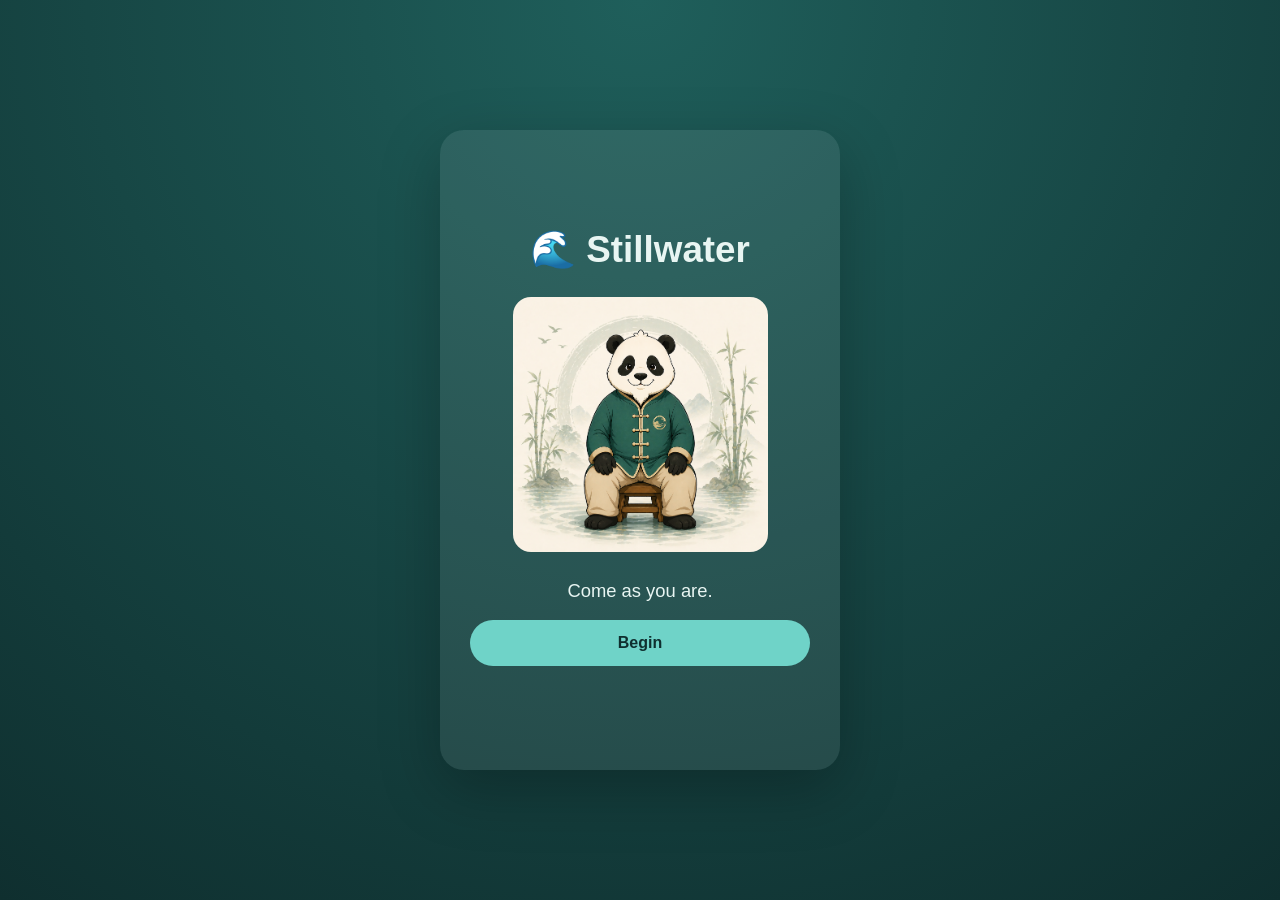
==== index.html @ 9f94f749 "Add files via upload" ====
<!DOCTYPE html>
<html lang="en">
<head>
  <meta charset="UTF-8" />
  <meta name="viewport" content="width=device-width, initial-scale=1.0"/>
  <title>Stillwater</title>
  <link rel="stylesheet" href="style.css?v=10" />
</head>

<body>
  <main class="app">
    <section id="screen" class="screen">
      <h1>Stillwater is loading...</h1>
    </section>
  </main>

  <script src="app.js?v=10"></script>
</body>
</html>
---- style.css ----
:root {
  --deep: #0f2f2f;
  --water: #1f5f5b;
  --light: #e8f5f2;
  --accent: #d8c7a1;
  --aqua: #6fd3c8;
  --panel: rgba(255,255,255,0.08);
}

* { box-sizing: border-box; }

body {
  margin: 0;
  font-family: Arial, sans-serif;
  background: radial-gradient(circle at top, var(--water), var(--deep));
  color: var(--light);
  min-height: 100vh;
  display: flex;
  align-items: center;
  justify-content: center;
}

.app {
  width: 100%;
  max-width: 440px;
  padding: 20px;
}

.screen {
  min-height: 640px;
  padding: 24px;
  border-radius: 24px;
  background: var(--panel);
  box-shadow: 0 20px 60px rgba(0,0,0,0.25);
  text-align: center;
  display: flex;
  flex-direction: column;
  justify-content: center;
}

h1 { margin: 0 0 10px; font-size: 2.3rem; }
h2 { color: var(--accent); margin: 0 0 8px; }

.sage-img {
  width: 255px;
  max-width: 90%;
  margin: 16px auto;
  display: block;
  border-radius: 18px;
}

.prompt { font-size: 1.15rem; margin: 12px 0; }
.timer { font-size: 2.4rem; color: var(--accent); margin: 12px 0; }

.stage-count { font-size: 0.9rem; opacity: 0.85; margin-bottom: 10px; }

.progress-track {
  width: 100%;
  height: 10px;
  border-radius: 999px;
  background: rgba(255,255,255,0.16);
  overflow: hidden;
  margin: 12px 0 16px;
}

.progress-fill {
  height: 100%;
  width: 0%;
  background: var(--aqua);
}

button {
  border: none;
  border-radius: 30px;
  padding: 14px 20px;
  margin: 6px;
  font-size: 1rem;
  cursor: pointer;
  background: var(--aqua);
  color: var(--deep);
  font-weight: bold;
}

button.secondary {
  background: transparent;
  border: 1px solid var(--light);
  color: var(--light);
}
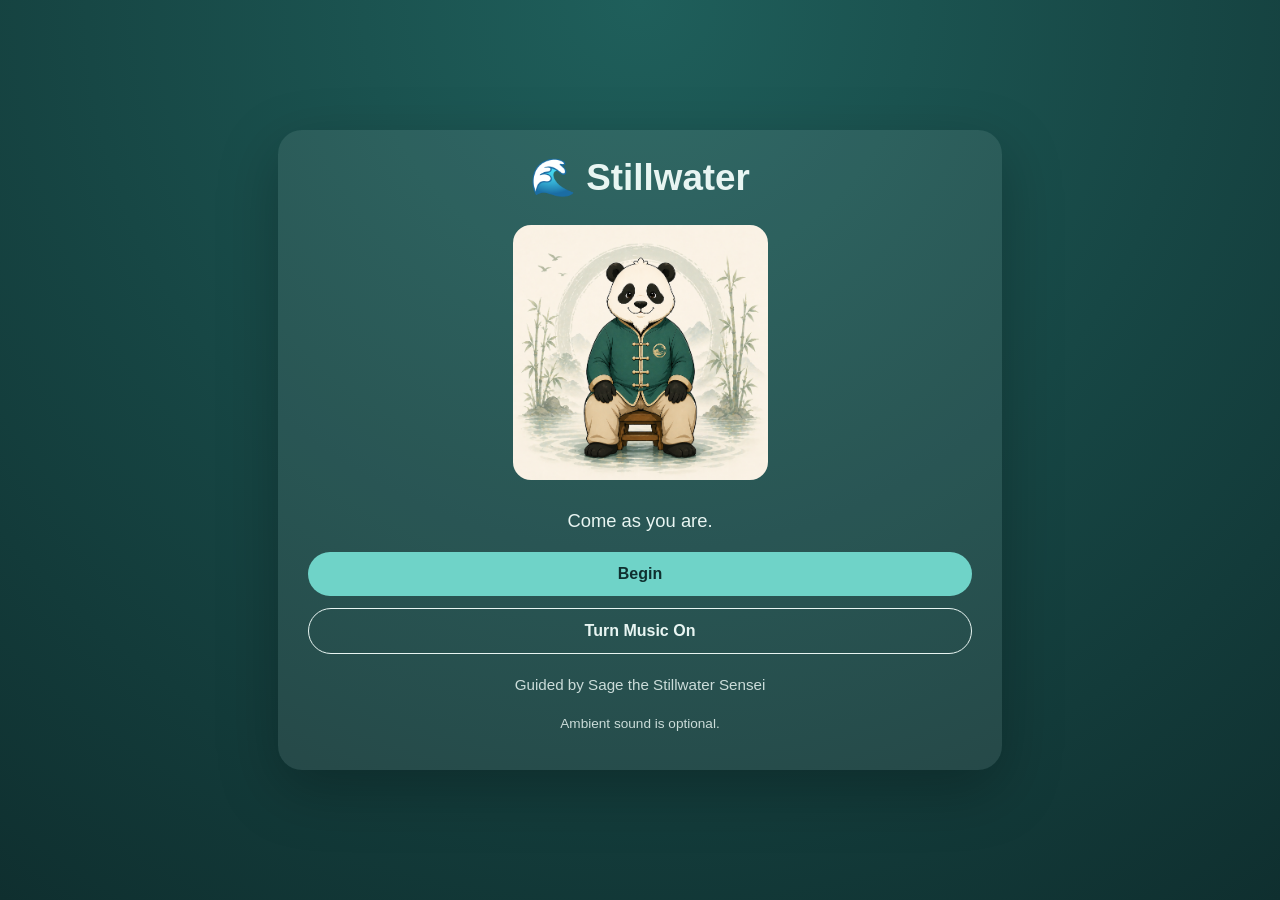
==== commit 6204fdca: "Add files via upload" ====
--- a/index.html
+++ b/index.html
@@ -4,7 +4,7 @@
   <meta charset="UTF-8" />
   <meta name="viewport" content="width=device-width, initial-scale=1.0"/>
   <title>Stillwater</title>
-  <link rel="stylesheet" href="style.css?v=10" />
+  <link rel="stylesheet" href="style.css?v=11" />
 </head>
 
 <body>
@@ -14,6 +14,6 @@
     </section>
   </main>
 
-  <script src="app.js?v=10"></script>
+  <script src="app.js?v=11"></script>
 </body>
 </html>
--- a/style.css
+++ b/style.css
@@ -22,8 +22,8 @@
 
 .app {
   width: 100%;
-  max-width: 440px;
-  padding: 20px;
+  max-width: 760px;
+  padding: 18px;
 }
 
 .screen {
@@ -38,6 +38,54 @@
   justify-content: center;
 }
 
+.session-layout {
+  display: grid;
+  grid-template-columns: 130px 1fr;
+  gap: 18px;
+  align-items: center;
+}
+
+.session-main { text-align: center; }
+
+.path-tree {
+  background: rgba(255,255,255,0.06);
+  border-radius: 18px;
+  padding: 14px 10px;
+  text-align: left;
+}
+
+.path-title {
+  font-size: 0.82rem;
+  color: var(--accent);
+  margin-bottom: 12px;
+  text-align: center;
+  font-weight: bold;
+}
+
+.path-item {
+  display: grid;
+  grid-template-columns: 18px 1fr;
+  gap: 8px;
+  align-items: start;
+  margin: 9px 0;
+  font-size: 0.78rem;
+  line-height: 1.2;
+  opacity: 0.7;
+}
+
+.path-dot {
+  width: 12px;
+  height: 12px;
+  border-radius: 50%;
+  margin-top: 1px;
+  background: rgba(255,255,255,0.35);
+}
+
+.path-item.done { opacity: 1; }
+.path-item.done .path-dot { background: var(--aqua); }
+.path-item.active { opacity: 1; color: var(--accent); font-weight: bold; }
+.path-item.active .path-dot { background: var(--accent); box-shadow: 0 0 12px rgba(216,199,161,0.7); }
+
 h1 { margin: 0 0 10px; font-size: 2.3rem; }
 h2 { color: var(--accent); margin: 0 0 8px; }
 
@@ -49,10 +97,31 @@
   border-radius: 18px;
 }
 
-.prompt { font-size: 1.15rem; margin: 12px 0; }
-.timer { font-size: 2.4rem; color: var(--accent); margin: 12px 0; }
+.prompt {
+  font-size: 1.15rem;
+  line-height: 1.45;
+  margin: 12px 0;
+}
 
-.stage-count { font-size: 0.9rem; opacity: 0.85; margin-bottom: 10px; }
+.guidance {
+  font-size: 0.98rem;
+  line-height: 1.55;
+  opacity: 0.9;
+  margin: 8px auto 12px;
+  max-width: 420px;
+}
+
+.timer {
+  font-size: 2.35rem;
+  color: var(--accent);
+  margin: 10px 0;
+}
+
+.stage-count {
+  font-size: 0.9rem;
+  opacity: 0.85;
+  margin-bottom: 8px;
+}
 
 .progress-track {
   width: 100%;
@@ -72,7 +141,7 @@
 button {
   border: none;
   border-radius: 30px;
-  padding: 14px 20px;
+  padding: 13px 20px;
   margin: 6px;
   font-size: 1rem;
   cursor: pointer;
@@ -86,3 +155,45 @@
   border: 1px solid var(--light);
   color: var(--light);
 }
+
+.stage-list {
+  text-align: left;
+  margin: 15px auto;
+  max-width: 360px;
+  line-height: 1.7;
+}
+
+.small {
+  font-size: 0.95rem;
+  opacity: 0.85;
+}
+
+.audio-status {
+  font-size: 0.85rem;
+  opacity: 0.85;
+  margin-top: 8px;
+}
+
+@media (max-width: 640px) {
+  .app { max-width: 460px; }
+  .session-layout { grid-template-columns: 1fr; }
+  .path-tree {
+    display: flex;
+    gap: 6px;
+    justify-content: center;
+    align-items: center;
+    padding: 10px;
+    order: -1;
+  }
+  .path-title { display: none; }
+  .path-item {
+    display: block;
+    margin: 0;
+    font-size: 0;
+  }
+  .path-dot {
+    width: 10px;
+    height: 10px;
+    margin: 0;
+  }
+}
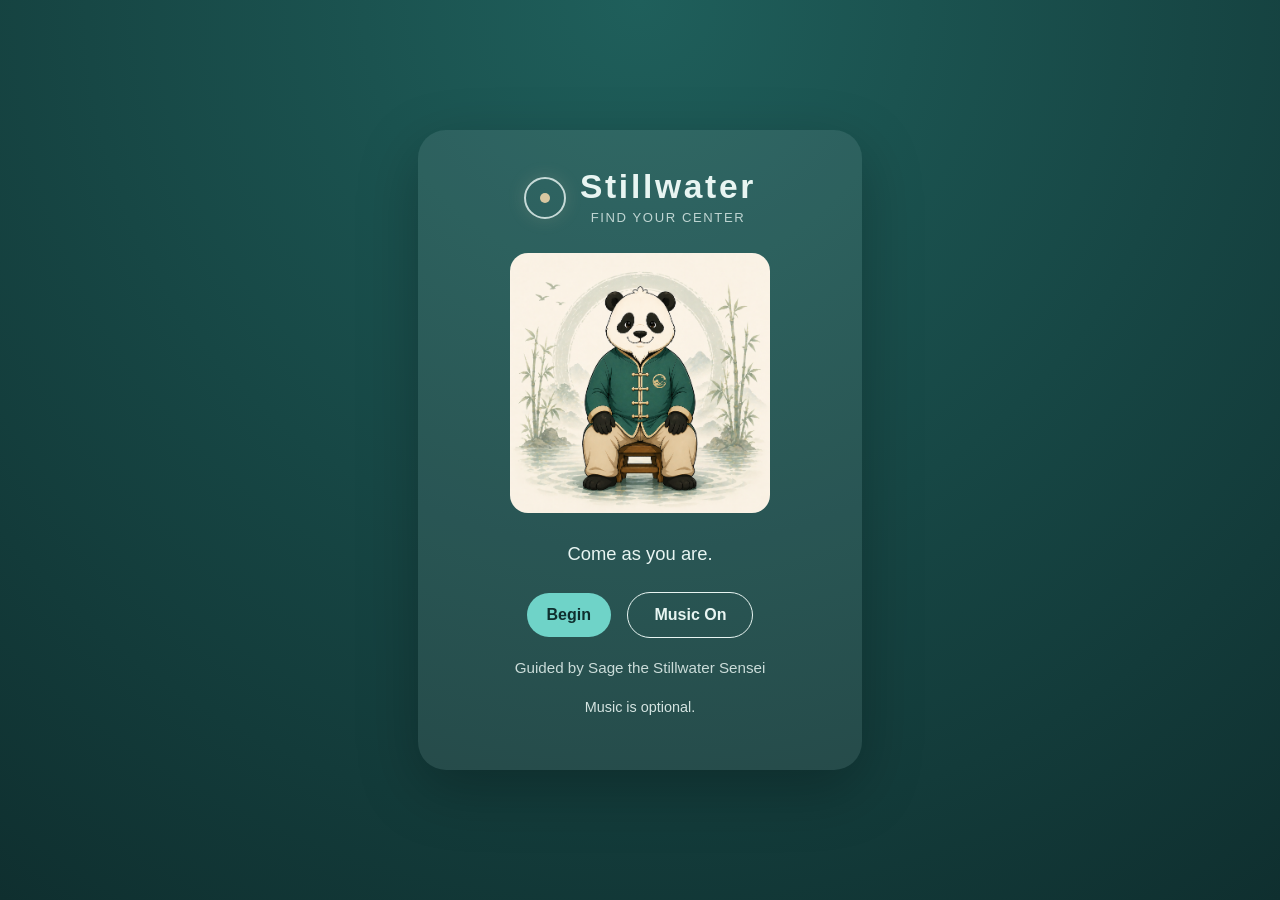
==== commit 245a897d: "Add files via upload" ====
--- a/index.html
+++ b/index.html
@@ -4,16 +4,18 @@
   <meta charset="UTF-8" />
   <meta name="viewport" content="width=device-width, initial-scale=1.0"/>
   <title>Stillwater</title>
-  <link rel="stylesheet" href="style.css?v=11" />
+  <link rel="stylesheet" href="style.css?v=15" />
 </head>
 
 <body>
   <main class="app">
+    <aside id="pathPanel" class="path-panel hidden"></aside>
+
     <section id="screen" class="screen">
       <h1>Stillwater is loading...</h1>
     </section>
   </main>
 
-  <script src="app.js?v=11"></script>
+  <script src="app.js?v=15"></script>
 </body>
 </html>
--- a/style.css
+++ b/style.css
@@ -5,6 +5,7 @@
   --accent: #d8c7a1;
   --aqua: #6fd3c8;
   --panel: rgba(255,255,255,0.08);
+  --panel-soft: rgba(255,255,255,0.06);
 }
 
 * { box-sizing: border-box; }
@@ -22,14 +23,23 @@
 
 .app {
   width: 100%;
-  max-width: 760px;
+  max-width: 900px;
   padding: 18px;
+  display: grid;
+  grid-template-columns: 190px minmax(0, 1fr);
+  gap: 18px;
+  align-items: stretch;
+}
+
+.app.home-mode {
+  grid-template-columns: 1fr;
+  max-width: 480px;
 }
 
 .screen {
   min-height: 640px;
-  padding: 24px;
-  border-radius: 24px;
+  padding: 26px;
+  border-radius: 28px;
   background: var(--panel);
   box-shadow: 0 20px 60px rgba(0,0,0,0.25);
   text-align: center;
@@ -38,26 +48,23 @@
   justify-content: center;
 }
 
-.session-layout {
-  display: grid;
-  grid-template-columns: 130px 1fr;
-  gap: 18px;
-  align-items: center;
-}
-
-.session-main { text-align: center; }
-
-.path-tree {
-  background: rgba(255,255,255,0.06);
-  border-radius: 18px;
-  padding: 14px 10px;
-  text-align: left;
-}
+.path-panel {
+  min-height: 640px;
+  border-radius: 28px;
+  background: var(--panel-soft);
+  box-shadow: 0 12px 42px rgba(0,0,0,0.16);
+  padding: 22px 16px;
+  display: flex;
+  flex-direction: column;
+  justify-content: center;
+}
+
+.path-panel.hidden { display: none; }
 
 .path-title {
-  font-size: 0.82rem;
-  color: var(--accent);
-  margin-bottom: 12px;
+  font-size: 0.9rem;
+  color: var(--accent);
+  margin-bottom: 18px;
   text-align: center;
   font-weight: bold;
 }
@@ -65,32 +72,92 @@
 .path-item {
   display: grid;
   grid-template-columns: 18px 1fr;
-  gap: 8px;
+  gap: 10px;
   align-items: start;
-  margin: 9px 0;
-  font-size: 0.78rem;
-  line-height: 1.2;
-  opacity: 0.7;
+  margin: 13px 0;
+  font-size: 0.82rem;
+  line-height: 1.25;
+  opacity: 0.68;
 }
 
 .path-dot {
   width: 12px;
   height: 12px;
   border-radius: 50%;
-  margin-top: 1px;
-  background: rgba(255,255,255,0.35);
+  margin-top: 2px;
+  background: rgba(255,255,255,0.34);
 }
 
 .path-item.done { opacity: 1; }
 .path-item.done .path-dot { background: var(--aqua); }
-.path-item.active { opacity: 1; color: var(--accent); font-weight: bold; }
-.path-item.active .path-dot { background: var(--accent); box-shadow: 0 0 12px rgba(216,199,161,0.7); }
-
-h1 { margin: 0 0 10px; font-size: 2.3rem; }
-h2 { color: var(--accent); margin: 0 0 8px; }
+
+.path-item.active {
+  opacity: 1;
+  color: var(--accent);
+  font-weight: bold;
+}
+
+.path-item.active .path-dot {
+  background: var(--accent);
+  box-shadow: 0 0 12px rgba(216,199,161,0.7);
+}
+
+.brand {
+  display: flex;
+  align-items: center;
+  justify-content: center;
+  gap: 14px;
+  margin: 0 auto 12px;
+}
+
+.brand-mark {
+  width: 42px;
+  height: 42px;
+  border: 2px solid rgba(232,245,242,0.82);
+  border-radius: 50%;
+  position: relative;
+  box-shadow: 0 0 18px rgba(216,199,161,0.16);
+}
+
+.brand-mark::after {
+  content: "";
+  width: 10px;
+  height: 10px;
+  background: var(--accent);
+  border-radius: 50%;
+  position: absolute;
+  left: 50%;
+  top: 50%;
+  transform: translate(-50%, -50%);
+}
+
+.brand-title {
+  font-size: 2.1rem;
+  letter-spacing: 0.08em;
+  font-weight: 700;
+  line-height: 1;
+}
+
+.brand-subtitle {
+  font-size: 0.82rem;
+  letter-spacing: 0.12em;
+  text-transform: uppercase;
+  opacity: 0.78;
+  margin-top: 6px;
+}
+
+h1 {
+  margin: 0 0 10px;
+  font-size: 2.35rem;
+}
+
+h2 {
+  color: var(--accent);
+  margin: 0 0 8px;
+}
 
 .sage-img {
-  width: 255px;
+  width: 260px;
   max-width: 90%;
   margin: 16px auto;
   display: block;
@@ -104,11 +171,11 @@
 }
 
 .guidance {
-  font-size: 0.98rem;
+  font-size: 1rem;
   line-height: 1.55;
-  opacity: 0.9;
+  opacity: 0.92;
   margin: 8px auto 12px;
-  max-width: 420px;
+  max-width: 440px;
 }
 
 .timer {
@@ -156,10 +223,18 @@
   color: var(--light);
 }
 
+.controls {
+  margin-top: 6px;
+}
+
+.music-toggle {
+  min-width: 126px;
+}
+
 .stage-list {
   text-align: left;
   margin: 15px auto;
-  max-width: 360px;
+  max-width: 370px;
   line-height: 1.7;
 }
 
@@ -169,31 +244,77 @@
 }
 
 .audio-status {
-  font-size: 0.85rem;
-  opacity: 0.85;
+  font-size: 0.9rem;
+  opacity: 0.9;
   margin-top: 8px;
 }
 
-@media (max-width: 640px) {
-  .app { max-width: 460px; }
-  .session-layout { grid-template-columns: 1fr; }
-  .path-tree {
-    display: flex;
-    gap: 6px;
+.audio-on {
+  color: var(--accent);
+}
+
+@media (max-width: 720px) {
+  body { align-items: flex-start; }
+
+  .app {
+    max-width: 480px;
+    grid-template-columns: 1fr;
+    padding: 14px;
+  }
+
+  .screen {
+    min-height: auto;
+    padding: 22px;
+  }
+
+  .path-panel {
+    min-height: auto;
+    border-radius: 22px;
+    padding: 12px;
+    flex-direction: row;
+    align-items: center;
     justify-content: center;
-    align-items: center;
-    padding: 10px;
-    order: -1;
-  }
-  .path-title { display: none; }
+    flex-wrap: wrap;
+  }
+
+  .path-title {
+    width: 100%;
+    margin-bottom: 8px;
+  }
+
   .path-item {
     display: block;
+    margin: 4px;
+    font-size: 0;
+  }
+
+  .path-dot {
+    width: 11px;
+    height: 11px;
     margin: 0;
-    font-size: 0;
-  }
-  .path-dot {
-    width: 10px;
-    height: 10px;
-    margin: 0;
-  }
-}
+  }
+
+  .sage-img { width: 240px; }
+
+  .brand {
+    gap: 10px;
+  }
+
+  .brand-mark {
+    width: 34px;
+    height: 34px;
+  }
+
+  .brand-mark::after {
+    width: 8px;
+    height: 8px;
+  }
+
+  .brand-title {
+    font-size: 1.65rem;
+  }
+
+  .brand-subtitle {
+    font-size: 0.72rem;
+  }
+}
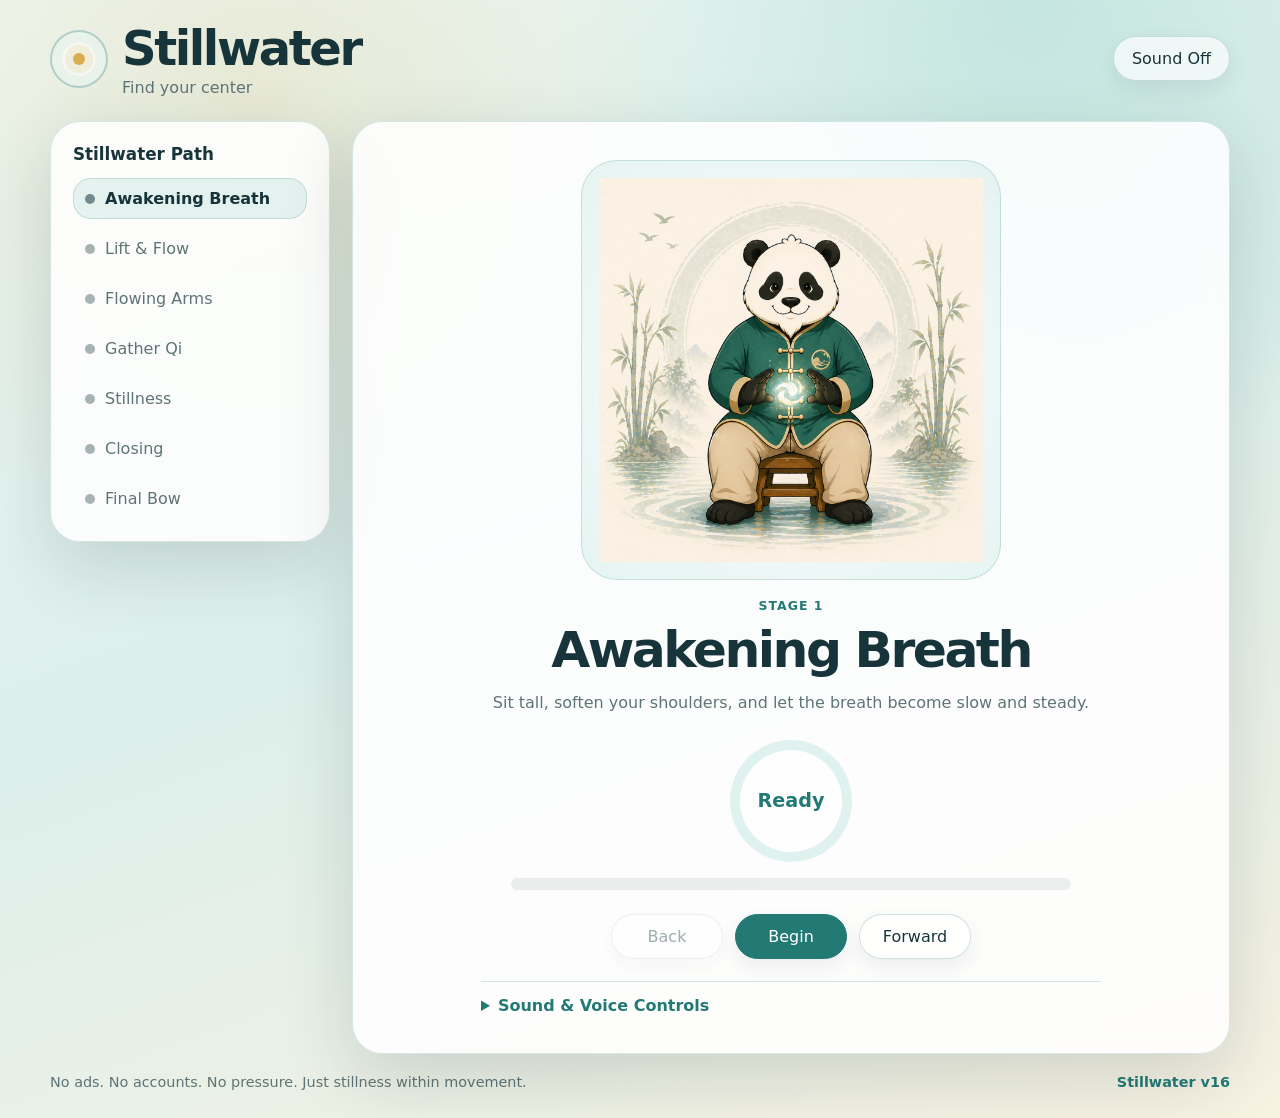
==== commit 83022342: "Add files via upload" ====
--- a/index.html
+++ b/index.html
@@ -2,20 +2,79 @@
 <html lang="en">
 <head>
   <meta charset="UTF-8" />
-  <meta name="viewport" content="width=device-width, initial-scale=1.0"/>
-  <title>Stillwater</title>
-  <link rel="stylesheet" href="style.css?v=15" />
+  <meta name="viewport" content="width=device-width, initial-scale=1.0" />
+  <title>Stillwater Sensei | Chair Tai Chi + Qigong</title>
+  <meta name="description" content="Stillwater Sensei is a peaceful browser-based chair Tai Chi and Qigong guided practice led by Sage, a calm panda guide." />
+  <link rel="stylesheet" href="style.css?v=16" />
 </head>
+<body>
+  <div class="app-shell">
+    <header class="hero">
+      <div class="brand-lockup" aria-label="Stillwater Sensei">
+        <div class="still-point" aria-hidden="true"><span></span></div>
+        <div>
+          <h1>Stillwater</h1>
+          <p>Find your center</p>
+        </div>
+      </div>
+      <button id="soundToggle" class="ghost-button" type="button" aria-pressed="false">Sound Off</button>
+    </header>
 
-<body>
-  <main class="app">
-    <aside id="pathPanel" class="path-panel hidden"></aside>
+    <main class="practice-layout">
+      <aside class="path-panel" aria-label="Stillwater Path progress">
+        <h2>Stillwater Path</h2>
+        <ol id="stageList" class="stage-list"></ol>
+      </aside>
 
-    <section id="screen" class="screen">
-      <h1>Stillwater is loading...</h1>
-    </section>
-  </main>
+      <section class="practice-card" aria-live="polite">
+        <div class="sage-frame">
+          <img id="sageImage" src="assets/sage/idle.png" alt="Sage the Stillwater Sensei seated calmly" />
+        </div>
 
-  <script src="app.js?v=15"></script>
+        <div class="stage-copy">
+          <p id="stageEyebrow" class="eyebrow">Welcome</p>
+          <h2 id="stageTitle">Stillwater Sensei</h2>
+          <p id="stageDescription">A gentle seated practice for breath, flow, and calm focus.</p>
+        </div>
+
+        <div class="timer-wrap" aria-label="Stage timer">
+          <div class="timer-ring">
+            <span id="timerText">Ready</span>
+          </div>
+          <div class="progress-track" aria-hidden="true"><span id="progressFill"></span></div>
+        </div>
+
+        <div class="controls">
+          <button id="backButton" type="button">Back</button>
+          <button id="startPauseButton" class="primary" type="button">Begin</button>
+          <button id="nextButton" type="button">Forward</button>
+        </div>
+
+        <details class="audio-panel">
+          <summary>Sound & Voice Controls</summary>
+          <div class="slider-row">
+            <label for="musicVolume">Music</label>
+            <input id="musicVolume" type="range" min="0" max="1" step="0.01" value="0.55" />
+          </div>
+          <div class="slider-row">
+            <label for="voiceVolume">Voice</label>
+            <input id="voiceVolume" type="range" min="0" max="1" step="0.01" value="0.9" />
+          </div>
+          <label class="check-row">
+            <input id="voiceEnabled" type="checkbox" checked />
+            Use local Sage voice MP3 files when available
+          </label>
+          <p class="hint">v16 looks for stage voice files in <code>assets/voice/</code>. Missing files are skipped gracefully.</p>
+        </details>
+      </section>
+    </main>
+
+    <footer>
+      <p>No ads. No accounts. No pressure. Just stillness within movement.</p>
+      <p class="version">Stillwater v16</p>
+    </footer>
+  </div>
+
+  <script src="app.js?v=16"></script>
 </body>
 </html>
--- a/style.css
+++ b/style.css
@@ -1,320 +1,180 @@
 :root {
-  --deep: #0f2f2f;
-  --water: #1f5f5b;
-  --light: #e8f5f2;
-  --accent: #d8c7a1;
-  --aqua: #6fd3c8;
-  --panel: rgba(255,255,255,0.08);
-  --panel-soft: rgba(255,255,255,0.06);
+  --ink: #17343a;
+  --muted: #5e7477;
+  --paper: #f6fbf8;
+  --card: rgba(255, 255, 255, 0.86);
+  --teal: #5cb7ae;
+  --teal-dark: #237a75;
+  --gold: #d8ad4f;
+  --line: rgba(35, 122, 117, 0.18);
+  --shadow: 0 24px 70px rgba(23, 52, 58, 0.16);
 }
 
 * { box-sizing: border-box; }
 
+html, body { min-height: 100%; }
+
 body {
   margin: 0;
-  font-family: Arial, sans-serif;
-  background: radial-gradient(circle at top, var(--water), var(--deep));
-  color: var(--light);
-  min-height: 100vh;
+  font-family: -apple-system, BlinkMacSystemFont, "Segoe UI", system-ui, sans-serif;
+  color: var(--ink);
+  background:
+    radial-gradient(circle at 20% 10%, rgba(216, 173, 79, 0.18), transparent 28rem),
+    radial-gradient(circle at 80% 0%, rgba(92, 183, 174, 0.24), transparent 30rem),
+    linear-gradient(160deg, #eff8f4 0%, #dcefeb 48%, #f8f2e2 100%);
+}
+
+button, input { font: inherit; }
+
+.app-shell {
+  width: min(1180px, calc(100% - 28px));
+  margin: 0 auto;
+  padding: 20px 0 28px;
+}
+
+.hero, footer {
   display: flex;
   align-items: center;
-  justify-content: center;
+  justify-content: space-between;
+  gap: 16px;
 }
 
-.app {
-  width: 100%;
-  max-width: 900px;
-  padding: 18px;
+.brand-lockup { display: flex; align-items: center; gap: 14px; }
+
+.still-point {
+  width: 58px;
+  height: 58px;
+  border: 2px solid rgba(35, 122, 117, 0.32);
+  border-radius: 999px;
   display: grid;
-  grid-template-columns: 190px minmax(0, 1fr);
-  gap: 18px;
-  align-items: stretch;
+  place-items: center;
+  background: rgba(255,255,255,0.5);
+  box-shadow: inset 0 0 0 10px rgba(92, 183, 174, 0.08);
 }
 
-.app.home-mode {
-  grid-template-columns: 1fr;
-  max-width: 480px;
+.still-point span {
+  width: 12px;
+  height: 12px;
+  border-radius: 999px;
+  background: var(--gold);
+  box-shadow: 0 0 0 8px rgba(216, 173, 79, 0.13);
 }
 
-.screen {
-  min-height: 640px;
-  padding: 26px;
-  border-radius: 28px;
-  background: var(--panel);
-  box-shadow: 0 20px 60px rgba(0,0,0,0.25);
-  text-align: center;
-  display: flex;
-  flex-direction: column;
-  justify-content: center;
+h1, h2, p { margin: 0; }
+
+.hero h1 { font-size: clamp(1.8rem, 4vw, 3rem); letter-spacing: -0.05em; }
+.hero p { color: var(--muted); margin-top: 2px; }
+
+.practice-layout {
+  display: grid;
+  grid-template-columns: 280px 1fr;
+  gap: 22px;
+  margin-top: 24px;
 }
 
-.path-panel {
-  min-height: 640px;
-  border-radius: 28px;
-  background: var(--panel-soft);
-  box-shadow: 0 12px 42px rgba(0,0,0,0.16);
-  padding: 22px 16px;
-  display: flex;
-  flex-direction: column;
-  justify-content: center;
+.path-panel, .practice-card {
+  background: var(--card);
+  border: 1px solid var(--line);
+  border-radius: 30px;
+  box-shadow: var(--shadow);
+  backdrop-filter: blur(10px);
 }
 
-.path-panel.hidden { display: none; }
+.path-panel { padding: 22px; align-self: start; position: sticky; top: 18px; }
+.path-panel h2 { font-size: 1.05rem; margin-bottom: 14px; }
+.stage-list { list-style: none; padding: 0; margin: 0; display: grid; gap: 9px; }
+.stage-list li {
+  display: flex;
+  gap: 10px;
+  align-items: center;
+  padding: 10px 11px;
+  border-radius: 18px;
+  color: var(--muted);
+  border: 1px solid transparent;
+}
+.stage-list li.current { color: var(--ink); background: rgba(92,183,174,0.15); border-color: var(--line); font-weight: 700; }
+.stage-list li.done { color: var(--teal-dark); }
+.stage-dot { width: 10px; height: 10px; border-radius: 99px; background: currentColor; opacity: 0.55; flex: 0 0 auto; }
 
-.path-title {
-  font-size: 0.9rem;
-  color: var(--accent);
-  margin-bottom: 18px;
-  text-align: center;
-  font-weight: bold;
+.practice-card { padding: clamp(18px, 4vw, 38px); text-align: center; }
+.sage-frame {
+  width: min(420px, 78vw);
+  aspect-ratio: 1 / 1;
+  margin: 0 auto 18px;
+  display: grid;
+  place-items: center;
+  border-radius: 36px;
+  background: radial-gradient(circle, rgba(255,255,255,0.92), rgba(92,183,174,0.14));
+  border: 1px solid var(--line);
+  overflow: hidden;
+}
+.sage-frame img { width: 92%; height: 92%; object-fit: contain; transition: opacity 260ms ease, transform 260ms ease; }
+.sage-frame img.changing { opacity: 0; transform: scale(0.985); }
+
+.eyebrow { color: var(--teal-dark); font-weight: 800; letter-spacing: 0.08em; text-transform: uppercase; font-size: 0.78rem; }
+.stage-copy h2 { margin-top: 7px; font-size: clamp(1.8rem, 5vw, 3.15rem); letter-spacing: -0.05em; }
+.stage-copy p:last-child { color: var(--muted); max-width: 660px; margin: 12px auto 0; line-height: 1.55; }
+
+.timer-wrap { margin: 24px auto; max-width: 560px; }
+.timer-ring {
+  width: 122px;
+  height: 122px;
+  margin: 0 auto 16px;
+  display: grid;
+  place-items: center;
+  border-radius: 999px;
+  border: 10px solid rgba(92,183,174,0.18);
+  background: rgba(255,255,255,0.56);
+  color: var(--teal-dark);
+  font-weight: 800;
+  font-size: 1.2rem;
+}
+.progress-track { height: 12px; background: rgba(23,52,58,0.08); border-radius: 999px; overflow: hidden; }
+.progress-track span { display: block; height: 100%; width: 0%; background: linear-gradient(90deg, var(--teal), var(--gold)); border-radius: inherit; transition: width 280ms linear; }
+
+.controls { display: flex; justify-content: center; gap: 12px; flex-wrap: wrap; }
+button {
+  border: 1px solid rgba(35,122,117,0.22);
+  background: rgba(255,255,255,0.68);
+  color: var(--ink);
+  padding: 12px 18px;
+  border-radius: 999px;
+  cursor: pointer;
+  min-width: 112px;
+  box-shadow: 0 8px 20px rgba(23,52,58,0.08);
+}
+button:active { transform: translateY(1px); }
+button.primary { background: var(--teal-dark); color: white; border-color: var(--teal-dark); }
+button:disabled { opacity: 0.4; cursor: not-allowed; }
+.ghost-button { min-width: auto; }
+
+.audio-panel {
+  margin: 22px auto 0;
+  max-width: 620px;
+  text-align: left;
+  border-top: 1px solid var(--line);
+  padding-top: 14px;
+}
+.audio-panel summary { cursor: pointer; font-weight: 800; color: var(--teal-dark); }
+.slider-row { display: grid; grid-template-columns: 80px 1fr; align-items: center; gap: 12px; margin-top: 14px; }
+.check-row { display: flex; align-items: center; gap: 10px; margin-top: 14px; color: var(--muted); }
+.hint { margin-top: 12px; color: var(--muted); font-size: 0.92rem; line-height: 1.45; }
+code { background: rgba(92,183,174,0.14); padding: 2px 5px; border-radius: 6px; }
+
+footer { margin-top: 20px; color: var(--muted); font-size: 0.9rem; }
+.version { font-weight: 800; color: var(--teal-dark); }
+
+@media (max-width: 850px) {
+  .hero, footer { align-items: flex-start; flex-direction: column; }
+  .practice-layout { grid-template-columns: 1fr; }
+  .path-panel { position: static; }
+  .stage-list { grid-template-columns: repeat(2, minmax(0, 1fr)); }
 }
 
-.path-item {
-  display: grid;
-  grid-template-columns: 18px 1fr;
-  gap: 10px;
-  align-items: start;
-  margin: 13px 0;
-  font-size: 0.82rem;
-  line-height: 1.25;
-  opacity: 0.68;
+@media (max-width: 520px) {
+  .app-shell { width: min(100% - 18px, 1180px); }
+  .practice-card, .path-panel { border-radius: 22px; }
+  .stage-list { grid-template-columns: 1fr; }
+  button { width: 100%; }
+  .controls { gap: 9px; }
 }
-
-.path-dot {
-  width: 12px;
-  height: 12px;
-  border-radius: 50%;
-  margin-top: 2px;
-  background: rgba(255,255,255,0.34);
-}
-
-.path-item.done { opacity: 1; }
-.path-item.done .path-dot { background: var(--aqua); }
-
-.path-item.active {
-  opacity: 1;
-  color: var(--accent);
-  font-weight: bold;
-}
-
-.path-item.active .path-dot {
-  background: var(--accent);
-  box-shadow: 0 0 12px rgba(216,199,161,0.7);
-}
-
-.brand {
-  display: flex;
-  align-items: center;
-  justify-content: center;
-  gap: 14px;
-  margin: 0 auto 12px;
-}
-
-.brand-mark {
-  width: 42px;
-  height: 42px;
-  border: 2px solid rgba(232,245,242,0.82);
-  border-radius: 50%;
-  position: relative;
-  box-shadow: 0 0 18px rgba(216,199,161,0.16);
-}
-
-.brand-mark::after {
-  content: "";
-  width: 10px;
-  height: 10px;
-  background: var(--accent);
-  border-radius: 50%;
-  position: absolute;
-  left: 50%;
-  top: 50%;
-  transform: translate(-50%, -50%);
-}
-
-.brand-title {
-  font-size: 2.1rem;
-  letter-spacing: 0.08em;
-  font-weight: 700;
-  line-height: 1;
-}
-
-.brand-subtitle {
-  font-size: 0.82rem;
-  letter-spacing: 0.12em;
-  text-transform: uppercase;
-  opacity: 0.78;
-  margin-top: 6px;
-}
-
-h1 {
-  margin: 0 0 10px;
-  font-size: 2.35rem;
-}
-
-h2 {
-  color: var(--accent);
-  margin: 0 0 8px;
-}
-
-.sage-img {
-  width: 260px;
-  max-width: 90%;
-  margin: 16px auto;
-  display: block;
-  border-radius: 18px;
-}
-
-.prompt {
-  font-size: 1.15rem;
-  line-height: 1.45;
-  margin: 12px 0;
-}
-
-.guidance {
-  font-size: 1rem;
-  line-height: 1.55;
-  opacity: 0.92;
-  margin: 8px auto 12px;
-  max-width: 440px;
-}
-
-.timer {
-  font-size: 2.35rem;
-  color: var(--accent);
-  margin: 10px 0;
-}
-
-.stage-count {
-  font-size: 0.9rem;
-  opacity: 0.85;
-  margin-bottom: 8px;
-}
-
-.progress-track {
-  width: 100%;
-  height: 10px;
-  border-radius: 999px;
-  background: rgba(255,255,255,0.16);
-  overflow: hidden;
-  margin: 12px 0 16px;
-}
-
-.progress-fill {
-  height: 100%;
-  width: 0%;
-  background: var(--aqua);
-}
-
-button {
-  border: none;
-  border-radius: 30px;
-  padding: 13px 20px;
-  margin: 6px;
-  font-size: 1rem;
-  cursor: pointer;
-  background: var(--aqua);
-  color: var(--deep);
-  font-weight: bold;
-}
-
-button.secondary {
-  background: transparent;
-  border: 1px solid var(--light);
-  color: var(--light);
-}
-
-.controls {
-  margin-top: 6px;
-}
-
-.music-toggle {
-  min-width: 126px;
-}
-
-.stage-list {
-  text-align: left;
-  margin: 15px auto;
-  max-width: 370px;
-  line-height: 1.7;
-}
-
-.small {
-  font-size: 0.95rem;
-  opacity: 0.85;
-}
-
-.audio-status {
-  font-size: 0.9rem;
-  opacity: 0.9;
-  margin-top: 8px;
-}
-
-.audio-on {
-  color: var(--accent);
-}
-
-@media (max-width: 720px) {
-  body { align-items: flex-start; }
-
-  .app {
-    max-width: 480px;
-    grid-template-columns: 1fr;
-    padding: 14px;
-  }
-
-  .screen {
-    min-height: auto;
-    padding: 22px;
-  }
-
-  .path-panel {
-    min-height: auto;
-    border-radius: 22px;
-    padding: 12px;
-    flex-direction: row;
-    align-items: center;
-    justify-content: center;
-    flex-wrap: wrap;
-  }
-
-  .path-title {
-    width: 100%;
-    margin-bottom: 8px;
-  }
-
-  .path-item {
-    display: block;
-    margin: 4px;
-    font-size: 0;
-  }
-
-  .path-dot {
-    width: 11px;
-    height: 11px;
-    margin: 0;
-  }
-
-  .sage-img { width: 240px; }
-
-  .brand {
-    gap: 10px;
-  }
-
-  .brand-mark {
-    width: 34px;
-    height: 34px;
-  }
-
-  .brand-mark::after {
-    width: 8px;
-    height: 8px;
-  }
-
-  .brand-title {
-    font-size: 1.65rem;
-  }
-
-  .brand-subtitle {
-    font-size: 0.72rem;
-  }
-}
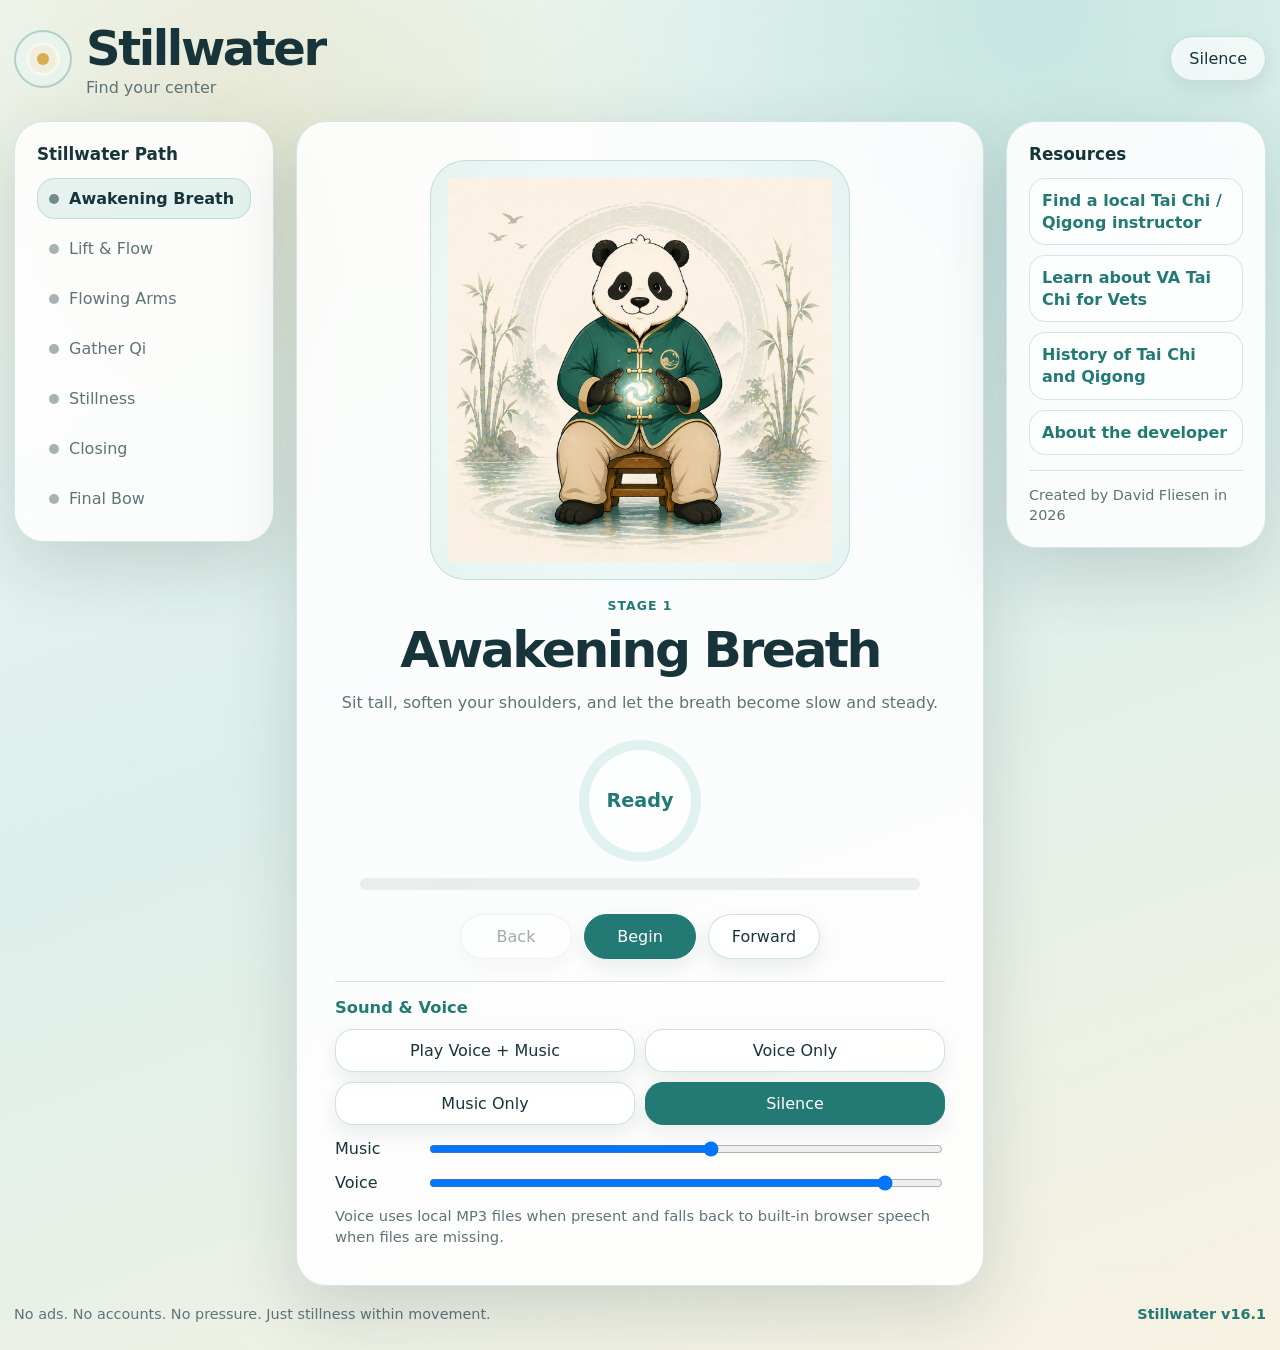
==== commit befc6e4e: "Add files via upload" ====
--- a/index.html
+++ b/index.html
@@ -5,7 +5,7 @@
   <meta name="viewport" content="width=device-width, initial-scale=1.0" />
   <title>Stillwater Sensei | Chair Tai Chi + Qigong</title>
   <meta name="description" content="Stillwater Sensei is a peaceful browser-based chair Tai Chi and Qigong guided practice led by Sage, a calm panda guide." />
-  <link rel="stylesheet" href="style.css?v=16" />
+  <link rel="stylesheet" href="style.css?v=16.1" />
 </head>
 <body>
   <div class="app-shell">
@@ -17,10 +17,10 @@
           <p>Find your center</p>
         </div>
       </div>
-      <button id="soundToggle" class="ghost-button" type="button" aria-pressed="false">Sound Off</button>
+      <button id="soundToggle" class="ghost-button" type="button" aria-pressed="false">Silence</button>
     </header>
 
-    <main class="practice-layout">
+    <main class="practice-layout three-column">
       <aside class="path-panel" aria-label="Stillwater Path progress">
         <h2>Stillwater Path</h2>
         <ol id="stageList" class="stage-list"></ol>
@@ -28,7 +28,7 @@
 
       <section class="practice-card" aria-live="polite">
         <div class="sage-frame">
-          <img id="sageImage" src="assets/sage/idle.png" alt="Sage the Stillwater Sensei seated calmly" />
+          <img id="sageImage" src="assets/sage/idle.png?v=16.1" alt="Sage the Stillwater Sensei seated calmly" />
         </div>
 
         <div class="stage-copy">
@@ -50,8 +50,15 @@
           <button id="nextButton" type="button">Forward</button>
         </div>
 
-        <details class="audio-panel">
-          <summary>Sound & Voice Controls</summary>
+        <section class="audio-panel" aria-label="Sound and voice controls">
+          <h3>Sound & Voice</h3>
+          <div class="mode-grid" role="group" aria-label="Audio mode">
+            <button id="modeBoth" class="mode-button" type="button" data-mode="both">Play Voice + Music</button>
+            <button id="modeVoice" class="mode-button" type="button" data-mode="voice">Voice Only</button>
+            <button id="modeMusic" class="mode-button" type="button" data-mode="music">Music Only</button>
+            <button id="modeSilence" class="mode-button" type="button" data-mode="silence">Silence</button>
+          </div>
+
           <div class="slider-row">
             <label for="musicVolume">Music</label>
             <input id="musicVolume" type="range" min="0" max="1" step="0.01" value="0.55" />
@@ -60,21 +67,28 @@
             <label for="voiceVolume">Voice</label>
             <input id="voiceVolume" type="range" min="0" max="1" step="0.01" value="0.9" />
           </div>
-          <label class="check-row">
-            <input id="voiceEnabled" type="checkbox" checked />
-            Use local Sage voice MP3 files when available
-          </label>
-          <p class="hint">v16 looks for stage voice files in <code>assets/voice/</code>. Missing files are skipped gracefully.</p>
-        </details>
+          <p id="voiceStatus" class="hint">Voice uses local MP3 files when present and falls back to built-in browser speech when files are missing.</p>
+        </section>
       </section>
+
+      <aside class="resources-panel" aria-label="Stillwater resources">
+        <h2>Resources</h2>
+        <nav class="resource-links" aria-label="Helpful Tai Chi and Qigong links">
+          <a href="https://www.qigonginstitute.org/directory" target="_blank" rel="noopener noreferrer">Find a local Tai Chi / Qigong instructor</a>
+          <a href="https://www.va.gov/WHOLEHEALTH/cih/Tai_Chi_and_Qigong.asp" target="_blank" rel="noopener noreferrer">Learn about VA Tai Chi for Vets</a>
+          <a href="history.html?v=16.1">History of Tai Chi and Qigong</a>
+          <a href="https://davidfliesen.github.io/" target="_blank" rel="noopener noreferrer">About the developer</a>
+        </nav>
+        <p class="creator-note">Created by David Fliesen in 2026</p>
+      </aside>
     </main>
 
     <footer>
       <p>No ads. No accounts. No pressure. Just stillness within movement.</p>
-      <p class="version">Stillwater v16</p>
+      <p class="version">Stillwater v16.1</p>
     </footer>
   </div>
 
-  <script src="app.js?v=16"></script>
+  <script src="app.js?v=16.1"></script>
 </body>
 </html>
--- a/style.css
+++ b/style.css
@@ -25,12 +25,15 @@
 }
 
 button, input { font: inherit; }
+a { color: inherit; }
 
 .app-shell {
-  width: min(1180px, calc(100% - 28px));
+  width: min(1360px, calc(100% - 28px));
   margin: 0 auto;
   padding: 20px 0 28px;
 }
+
+.simple-page { width: min(980px, calc(100% - 28px)); }
 
 .hero, footer {
   display: flex;
@@ -39,7 +42,8 @@
   gap: 16px;
 }
 
-.brand-lockup { display: flex; align-items: center; gap: 14px; }
+.brand-lockup { display: flex; align-items: center; gap: 14px; text-decoration: none; }
+.brand-link:hover { opacity: 0.9; }
 
 .still-point {
   width: 58px;
@@ -60,19 +64,20 @@
   box-shadow: 0 0 0 8px rgba(216, 173, 79, 0.13);
 }
 
-h1, h2, p { margin: 0; }
+h1, h2, h3, p { margin: 0; }
 
 .hero h1 { font-size: clamp(1.8rem, 4vw, 3rem); letter-spacing: -0.05em; }
 .hero p { color: var(--muted); margin-top: 2px; }
 
 .practice-layout {
   display: grid;
-  grid-template-columns: 280px 1fr;
+  grid-template-columns: 260px minmax(0, 1fr) 260px;
   gap: 22px;
   margin-top: 24px;
-}
-
-.path-panel, .practice-card {
+  align-items: start;
+}
+
+.path-panel, .resources-panel, .practice-card, .info-card {
   background: var(--card);
   border: 1px solid var(--line);
   border-radius: 30px;
@@ -80,8 +85,14 @@
   backdrop-filter: blur(10px);
 }
 
-.path-panel { padding: 22px; align-self: start; position: sticky; top: 18px; }
-.path-panel h2 { font-size: 1.05rem; margin-bottom: 14px; }
+.path-panel, .resources-panel {
+  padding: 22px;
+  align-self: start;
+  position: sticky;
+  top: 18px;
+}
+
+.path-panel h2, .resources-panel h2 { font-size: 1.05rem; margin-bottom: 14px; }
 .stage-list { list-style: none; padding: 0; margin: 0; display: grid; gap: 9px; }
 .stage-list li {
   display: flex;
@@ -91,10 +102,34 @@
   border-radius: 18px;
   color: var(--muted);
   border: 1px solid transparent;
+  cursor: pointer;
 }
 .stage-list li.current { color: var(--ink); background: rgba(92,183,174,0.15); border-color: var(--line); font-weight: 700; }
 .stage-list li.done { color: var(--teal-dark); }
 .stage-dot { width: 10px; height: 10px; border-radius: 99px; background: currentColor; opacity: 0.55; flex: 0 0 auto; }
+
+.resources-panel { text-align: left; }
+.resource-links { display: grid; gap: 10px; }
+.resource-links a {
+  display: block;
+  text-decoration: none;
+  color: var(--teal-dark);
+  background: rgba(255,255,255,0.58);
+  border: 1px solid var(--line);
+  border-radius: 16px;
+  padding: 11px 12px;
+  line-height: 1.35;
+  font-weight: 700;
+}
+.resource-links a:hover { background: rgba(92,183,174,0.15); }
+.creator-note {
+  margin-top: 15px;
+  padding-top: 14px;
+  border-top: 1px solid var(--line);
+  color: var(--muted);
+  font-size: 0.9rem;
+  line-height: 1.4;
+}
 
 .practice-card { padding: clamp(18px, 4vw, 38px); text-align: center; }
 .sage-frame {
@@ -133,7 +168,7 @@
 .progress-track span { display: block; height: 100%; width: 0%; background: linear-gradient(90deg, var(--teal), var(--gold)); border-radius: inherit; transition: width 280ms linear; }
 
 .controls { display: flex; justify-content: center; gap: 12px; flex-wrap: wrap; }
-button {
+button, .ghost-link {
   border: 1px solid rgba(35,122,117,0.22);
   background: rgba(255,255,255,0.68);
   color: var(--ink);
@@ -142,6 +177,10 @@
   cursor: pointer;
   min-width: 112px;
   box-shadow: 0 8px 20px rgba(23,52,58,0.08);
+  text-decoration: none;
+  display: inline-flex;
+  align-items: center;
+  justify-content: center;
 }
 button:active { transform: translateY(1px); }
 button.primary { background: var(--teal-dark); color: white; border-color: var(--teal-dark); }
@@ -150,31 +189,47 @@
 
 .audio-panel {
   margin: 22px auto 0;
-  max-width: 620px;
+  max-width: 660px;
   text-align: left;
   border-top: 1px solid var(--line);
-  padding-top: 14px;
-}
-.audio-panel summary { cursor: pointer; font-weight: 800; color: var(--teal-dark); }
+  padding-top: 16px;
+}
+.audio-panel h3 { font-size: 1.02rem; color: var(--teal-dark); margin-bottom: 12px; }
+.mode-grid { display: grid; grid-template-columns: repeat(2, minmax(0, 1fr)); gap: 10px; }
+.mode-button { width: 100%; min-width: 0; padding: 11px 12px; border-radius: 18px; }
+.mode-button.active { background: var(--teal-dark); color: white; border-color: var(--teal-dark); }
 .slider-row { display: grid; grid-template-columns: 80px 1fr; align-items: center; gap: 12px; margin-top: 14px; }
-.check-row { display: flex; align-items: center; gap: 10px; margin-top: 14px; color: var(--muted); }
 .hint { margin-top: 12px; color: var(--muted); font-size: 0.92rem; line-height: 1.45; }
 code { background: rgba(92,183,174,0.14); padding: 2px 5px; border-radius: 6px; }
 
+.info-card { margin-top: 28px; padding: clamp(22px, 5vw, 42px); }
+.info-card h2 { margin-top: 8px; font-size: clamp(2rem, 5vw, 3.25rem); letter-spacing: -0.05em; }
+.info-card section { margin-top: 26px; }
+.info-card h3 { color: var(--teal-dark); margin-bottom: 8px; }
+.info-card p { color: var(--muted); line-height: 1.65; font-size: 1.05rem; }
+
 footer { margin-top: 20px; color: var(--muted); font-size: 0.9rem; }
 .version { font-weight: 800; color: var(--teal-dark); }
 
-@media (max-width: 850px) {
+@media (max-width: 1120px) {
+  .practice-layout { grid-template-columns: 230px minmax(0, 1fr) 230px; gap: 16px; }
+  .path-panel, .resources-panel { padding: 18px; }
+}
+
+@media (max-width: 940px) {
   .hero, footer { align-items: flex-start; flex-direction: column; }
   .practice-layout { grid-template-columns: 1fr; }
-  .path-panel { position: static; }
+  .path-panel, .resources-panel { position: static; }
+  .path-panel { order: 1; }
+  .practice-card { order: 2; }
+  .resources-panel { order: 3; }
   .stage-list { grid-template-columns: repeat(2, minmax(0, 1fr)); }
 }
 
-@media (max-width: 520px) {
+@media (max-width: 560px) {
   .app-shell { width: min(100% - 18px, 1180px); }
-  .practice-card, .path-panel { border-radius: 22px; }
-  .stage-list { grid-template-columns: 1fr; }
-  button { width: 100%; }
+  .practice-card, .path-panel, .resources-panel, .info-card { border-radius: 22px; }
+  .stage-list, .mode-grid { grid-template-columns: 1fr; }
+  button, .ghost-link { width: 100%; }
   .controls { gap: 9px; }
 }
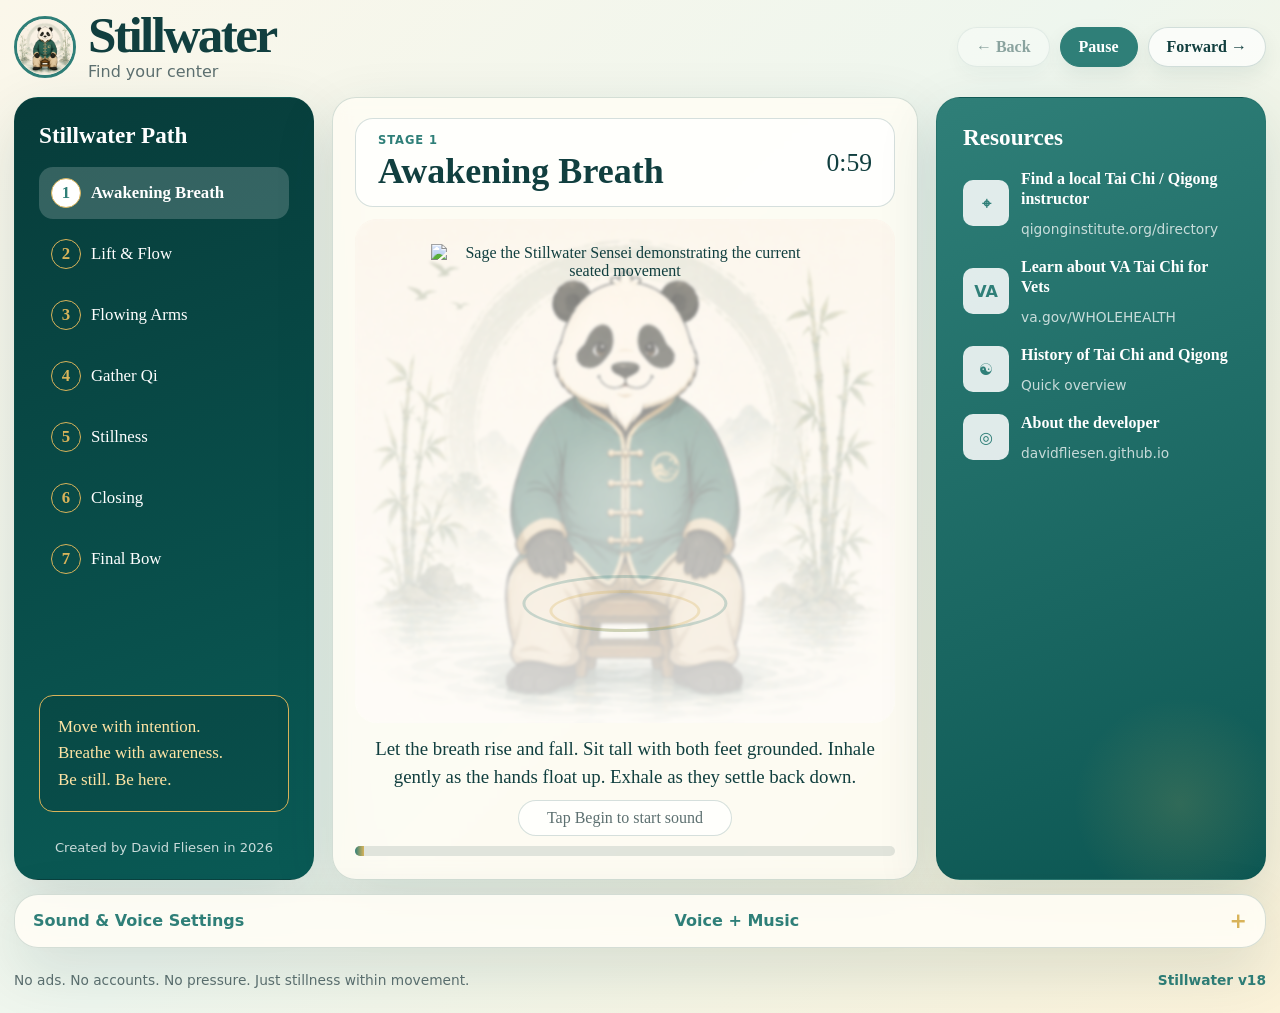
==== commit 293d96c0: "Add files via upload" ====
--- a/index.html
+++ b/index.html
@@ -5,90 +5,90 @@
   <meta name="viewport" content="width=device-width, initial-scale=1.0" />
   <title>Stillwater Sensei | Chair Tai Chi + Qigong</title>
   <meta name="description" content="Stillwater Sensei is a peaceful browser-based chair Tai Chi and Qigong guided practice led by Sage, a calm panda guide." />
-  <link rel="stylesheet" href="style.css?v=16.1" />
+  <link rel="stylesheet" href="style.css?v=18" />
 </head>
 <body>
   <div class="app-shell">
-    <header class="hero">
-      <div class="brand-lockup" aria-label="Stillwater Sensei">
-        <div class="still-point" aria-hidden="true"><span></span></div>
+    <header class="topbar">
+      <a class="brand-lockup" href="index.html?v=18" aria-label="Stillwater opening screen">
+        <img src="assets/sage/idle.png?v=18" alt="" class="brand-panda" />
         <div>
           <h1>Stillwater</h1>
           <p>Find your center</p>
         </div>
+      </a>
+      <div class="top-controls">
+        <button id="backButton" type="button">← Back</button>
+        <button id="startPauseButton" class="primary" type="button">Begin</button>
+        <button id="nextButton" type="button">Forward →</button>
       </div>
-      <button id="soundToggle" class="ghost-button" type="button" aria-pressed="false">Silence</button>
     </header>
 
-    <main class="practice-layout three-column">
+    <main class="practice-layout">
       <aside class="path-panel" aria-label="Stillwater Path progress">
         <h2>Stillwater Path</h2>
         <ol id="stageList" class="stage-list"></ol>
+        <div class="left-card">Move with intention.<br />Breathe with awareness.<br />Be still. Be here.</div>
+        <p class="creator-note">Created by David Fliesen in 2026</p>
       </aside>
 
       <section class="practice-card" aria-live="polite">
-        <div class="sage-frame">
-          <img id="sageImage" src="assets/sage/idle.png?v=16.1" alt="Sage the Stillwater Sensei seated calmly" />
+        <div class="stage-header">
+          <div>
+            <p id="stageEyebrow" class="eyebrow">Welcome</p>
+            <h2 id="stageTitle">Stillwater Sensei</h2>
+          </div>
+          <div id="timerText" class="timer-text">Ready</div>
         </div>
 
-        <div class="stage-copy">
-          <p id="stageEyebrow" class="eyebrow">Welcome</p>
-          <h2 id="stageTitle">Stillwater Sensei</h2>
-          <p id="stageDescription">A gentle seated practice for breath, flow, and calm focus.</p>
+        <div class="sage-scene">
+          <div class="water-ring ring-a"></div>
+          <div class="water-ring ring-b"></div>
+          <img id="sageImage" src="assets/sage/sprites/idle/frame-01.png?v=18" alt="Sage the Stillwater Sensei demonstrating the current seated movement" />
         </div>
 
-        <div class="timer-wrap" aria-label="Stage timer">
-          <div class="timer-ring">
-            <span id="timerText">Ready</span>
-          </div>
-          <div class="progress-track" aria-hidden="true"><span id="progressFill"></span></div>
-        </div>
-
-        <div class="controls">
-          <button id="backButton" type="button">Back</button>
-          <button id="startPauseButton" class="primary" type="button">Begin</button>
-          <button id="nextButton" type="button">Forward</button>
-        </div>
-
-        <section class="audio-panel" aria-label="Sound and voice controls">
-          <h3>Sound & Voice</h3>
-          <div class="mode-grid" role="group" aria-label="Audio mode">
-            <button id="modeBoth" class="mode-button" type="button" data-mode="both">Play Voice + Music</button>
-            <button id="modeVoice" class="mode-button" type="button" data-mode="voice">Voice Only</button>
-            <button id="modeMusic" class="mode-button" type="button" data-mode="music">Music Only</button>
-            <button id="modeSilence" class="mode-button" type="button" data-mode="silence">Silence</button>
-          </div>
-
-          <div class="slider-row">
-            <label for="musicVolume">Music</label>
-            <input id="musicVolume" type="range" min="0" max="1" step="0.01" value="0.55" />
-          </div>
-          <div class="slider-row">
-            <label for="voiceVolume">Voice</label>
-            <input id="voiceVolume" type="range" min="0" max="1" step="0.01" value="0.9" />
-          </div>
-          <p id="voiceStatus" class="hint">Voice uses local MP3 files when present and falls back to built-in browser speech when files are missing.</p>
-        </section>
+        <p id="stageDescription" class="stage-description">A gentle seated practice for breath, flow, and calm focus.</p>
+        <div class="speaking-pill" id="speakingPill">Sage is ready</div>
+        <div class="progress-track" aria-hidden="true"><span id="progressFill"></span></div>
       </section>
 
       <aside class="resources-panel" aria-label="Stillwater resources">
         <h2>Resources</h2>
         <nav class="resource-links" aria-label="Helpful Tai Chi and Qigong links">
-          <a href="https://www.qigonginstitute.org/directory" target="_blank" rel="noopener noreferrer">Find a local Tai Chi / Qigong instructor</a>
-          <a href="https://www.va.gov/WHOLEHEALTH/cih/Tai_Chi_and_Qigong.asp" target="_blank" rel="noopener noreferrer">Learn about VA Tai Chi for Vets</a>
-          <a href="history.html?v=16.1">History of Tai Chi and Qigong</a>
-          <a href="https://davidfliesen.github.io/" target="_blank" rel="noopener noreferrer">About the developer</a>
+          <a href="https://www.qigonginstitute.org/directory" target="_blank" rel="noopener noreferrer"><span>⌖</span><b>Find a local Tai Chi / Qigong instructor</b><em>qigonginstitute.org/directory</em></a>
+          <a href="https://www.va.gov/WHOLEHEALTH/cih/Tai_Chi_and_Qigong.asp" target="_blank" rel="noopener noreferrer"><span>VA</span><b>Learn about VA Tai Chi for Vets</b><em>va.gov/WHOLEHEALTH</em></a>
+          <a href="history.html?v=18"><span>☯</span><b>History of Tai Chi and Qigong</b><em>Quick overview</em></a>
+          <a href="https://davidfliesen.github.io/" target="_blank" rel="noopener noreferrer"><span>◎</span><b>About the developer</b><em>davidfliesen.github.io</em></a>
         </nav>
-        <p class="creator-note">Created by David Fliesen in 2026</p>
       </aside>
     </main>
 
+    <details id="audioDetails" class="audio-panel" aria-label="Sound and voice controls">
+      <summary>
+        <span>Sound & Voice Settings</span>
+        <span id="audioSummary">Voice + Music</span>
+      </summary>
+      <div class="mode-grid" role="group" aria-label="Audio mode">
+        <button class="mode-button" type="button" data-mode="both">Play Voice + Music</button>
+        <button class="mode-button" type="button" data-mode="voice">Voice Only</button>
+        <button class="mode-button" type="button" data-mode="music">Music Only</button>
+        <button class="mode-button" type="button" data-mode="silence">Silence</button>
+      </div>
+      <div class="settings-grid">
+        <label>Browser Voice <select id="voiceSelect"></select></label>
+        <label>Voice Speed <input id="voiceRate" type="range" min="0.5" max="1.3" step="0.01" /></label>
+        <label>Voice Pitch <input id="voicePitch" type="range" min="0.5" max="1.5" step="0.01" /></label>
+        <label>Voice <input id="voiceVolume" type="range" min="0" max="1" step="0.01" /></label>
+        <label>Music <input id="musicVolume" type="range" min="0" max="1" step="0.01" /></label>
+      </div>
+      <p id="voiceStatus" class="hint">Voice and music are on by default. Some browsers may require one tap before sound can start.</p>
+    </details>
+
     <footer>
       <p>No ads. No accounts. No pressure. Just stillness within movement.</p>
-      <p class="version">Stillwater v16.1</p>
+      <p class="version">Stillwater v18</p>
     </footer>
   </div>
-
-  <script src="app.js?v=16.1"></script>
+  <script src="app.js?v=18"></script>
 </body>
 </html>
--- a/style.css
+++ b/style.css
@@ -1,235 +1 @@
-:root {
-  --ink: #17343a;
-  --muted: #5e7477;
-  --paper: #f6fbf8;
-  --card: rgba(255, 255, 255, 0.86);
-  --teal: #5cb7ae;
-  --teal-dark: #237a75;
-  --gold: #d8ad4f;
-  --line: rgba(35, 122, 117, 0.18);
-  --shadow: 0 24px 70px rgba(23, 52, 58, 0.16);
-}
-
-* { box-sizing: border-box; }
-
-html, body { min-height: 100%; }
-
-body {
-  margin: 0;
-  font-family: -apple-system, BlinkMacSystemFont, "Segoe UI", system-ui, sans-serif;
-  color: var(--ink);
-  background:
-    radial-gradient(circle at 20% 10%, rgba(216, 173, 79, 0.18), transparent 28rem),
-    radial-gradient(circle at 80% 0%, rgba(92, 183, 174, 0.24), transparent 30rem),
-    linear-gradient(160deg, #eff8f4 0%, #dcefeb 48%, #f8f2e2 100%);
-}
-
-button, input { font: inherit; }
-a { color: inherit; }
-
-.app-shell {
-  width: min(1360px, calc(100% - 28px));
-  margin: 0 auto;
-  padding: 20px 0 28px;
-}
-
-.simple-page { width: min(980px, calc(100% - 28px)); }
-
-.hero, footer {
-  display: flex;
-  align-items: center;
-  justify-content: space-between;
-  gap: 16px;
-}
-
-.brand-lockup { display: flex; align-items: center; gap: 14px; text-decoration: none; }
-.brand-link:hover { opacity: 0.9; }
-
-.still-point {
-  width: 58px;
-  height: 58px;
-  border: 2px solid rgba(35, 122, 117, 0.32);
-  border-radius: 999px;
-  display: grid;
-  place-items: center;
-  background: rgba(255,255,255,0.5);
-  box-shadow: inset 0 0 0 10px rgba(92, 183, 174, 0.08);
-}
-
-.still-point span {
-  width: 12px;
-  height: 12px;
-  border-radius: 999px;
-  background: var(--gold);
-  box-shadow: 0 0 0 8px rgba(216, 173, 79, 0.13);
-}
-
-h1, h2, h3, p { margin: 0; }
-
-.hero h1 { font-size: clamp(1.8rem, 4vw, 3rem); letter-spacing: -0.05em; }
-.hero p { color: var(--muted); margin-top: 2px; }
-
-.practice-layout {
-  display: grid;
-  grid-template-columns: 260px minmax(0, 1fr) 260px;
-  gap: 22px;
-  margin-top: 24px;
-  align-items: start;
-}
-
-.path-panel, .resources-panel, .practice-card, .info-card {
-  background: var(--card);
-  border: 1px solid var(--line);
-  border-radius: 30px;
-  box-shadow: var(--shadow);
-  backdrop-filter: blur(10px);
-}
-
-.path-panel, .resources-panel {
-  padding: 22px;
-  align-self: start;
-  position: sticky;
-  top: 18px;
-}
-
-.path-panel h2, .resources-panel h2 { font-size: 1.05rem; margin-bottom: 14px; }
-.stage-list { list-style: none; padding: 0; margin: 0; display: grid; gap: 9px; }
-.stage-list li {
-  display: flex;
-  gap: 10px;
-  align-items: center;
-  padding: 10px 11px;
-  border-radius: 18px;
-  color: var(--muted);
-  border: 1px solid transparent;
-  cursor: pointer;
-}
-.stage-list li.current { color: var(--ink); background: rgba(92,183,174,0.15); border-color: var(--line); font-weight: 700; }
-.stage-list li.done { color: var(--teal-dark); }
-.stage-dot { width: 10px; height: 10px; border-radius: 99px; background: currentColor; opacity: 0.55; flex: 0 0 auto; }
-
-.resources-panel { text-align: left; }
-.resource-links { display: grid; gap: 10px; }
-.resource-links a {
-  display: block;
-  text-decoration: none;
-  color: var(--teal-dark);
-  background: rgba(255,255,255,0.58);
-  border: 1px solid var(--line);
-  border-radius: 16px;
-  padding: 11px 12px;
-  line-height: 1.35;
-  font-weight: 700;
-}
-.resource-links a:hover { background: rgba(92,183,174,0.15); }
-.creator-note {
-  margin-top: 15px;
-  padding-top: 14px;
-  border-top: 1px solid var(--line);
-  color: var(--muted);
-  font-size: 0.9rem;
-  line-height: 1.4;
-}
-
-.practice-card { padding: clamp(18px, 4vw, 38px); text-align: center; }
-.sage-frame {
-  width: min(420px, 78vw);
-  aspect-ratio: 1 / 1;
-  margin: 0 auto 18px;
-  display: grid;
-  place-items: center;
-  border-radius: 36px;
-  background: radial-gradient(circle, rgba(255,255,255,0.92), rgba(92,183,174,0.14));
-  border: 1px solid var(--line);
-  overflow: hidden;
-}
-.sage-frame img { width: 92%; height: 92%; object-fit: contain; transition: opacity 260ms ease, transform 260ms ease; }
-.sage-frame img.changing { opacity: 0; transform: scale(0.985); }
-
-.eyebrow { color: var(--teal-dark); font-weight: 800; letter-spacing: 0.08em; text-transform: uppercase; font-size: 0.78rem; }
-.stage-copy h2 { margin-top: 7px; font-size: clamp(1.8rem, 5vw, 3.15rem); letter-spacing: -0.05em; }
-.stage-copy p:last-child { color: var(--muted); max-width: 660px; margin: 12px auto 0; line-height: 1.55; }
-
-.timer-wrap { margin: 24px auto; max-width: 560px; }
-.timer-ring {
-  width: 122px;
-  height: 122px;
-  margin: 0 auto 16px;
-  display: grid;
-  place-items: center;
-  border-radius: 999px;
-  border: 10px solid rgba(92,183,174,0.18);
-  background: rgba(255,255,255,0.56);
-  color: var(--teal-dark);
-  font-weight: 800;
-  font-size: 1.2rem;
-}
-.progress-track { height: 12px; background: rgba(23,52,58,0.08); border-radius: 999px; overflow: hidden; }
-.progress-track span { display: block; height: 100%; width: 0%; background: linear-gradient(90deg, var(--teal), var(--gold)); border-radius: inherit; transition: width 280ms linear; }
-
-.controls { display: flex; justify-content: center; gap: 12px; flex-wrap: wrap; }
-button, .ghost-link {
-  border: 1px solid rgba(35,122,117,0.22);
-  background: rgba(255,255,255,0.68);
-  color: var(--ink);
-  padding: 12px 18px;
-  border-radius: 999px;
-  cursor: pointer;
-  min-width: 112px;
-  box-shadow: 0 8px 20px rgba(23,52,58,0.08);
-  text-decoration: none;
-  display: inline-flex;
-  align-items: center;
-  justify-content: center;
-}
-button:active { transform: translateY(1px); }
-button.primary { background: var(--teal-dark); color: white; border-color: var(--teal-dark); }
-button:disabled { opacity: 0.4; cursor: not-allowed; }
-.ghost-button { min-width: auto; }
-
-.audio-panel {
-  margin: 22px auto 0;
-  max-width: 660px;
-  text-align: left;
-  border-top: 1px solid var(--line);
-  padding-top: 16px;
-}
-.audio-panel h3 { font-size: 1.02rem; color: var(--teal-dark); margin-bottom: 12px; }
-.mode-grid { display: grid; grid-template-columns: repeat(2, minmax(0, 1fr)); gap: 10px; }
-.mode-button { width: 100%; min-width: 0; padding: 11px 12px; border-radius: 18px; }
-.mode-button.active { background: var(--teal-dark); color: white; border-color: var(--teal-dark); }
-.slider-row { display: grid; grid-template-columns: 80px 1fr; align-items: center; gap: 12px; margin-top: 14px; }
-.hint { margin-top: 12px; color: var(--muted); font-size: 0.92rem; line-height: 1.45; }
-code { background: rgba(92,183,174,0.14); padding: 2px 5px; border-radius: 6px; }
-
-.info-card { margin-top: 28px; padding: clamp(22px, 5vw, 42px); }
-.info-card h2 { margin-top: 8px; font-size: clamp(2rem, 5vw, 3.25rem); letter-spacing: -0.05em; }
-.info-card section { margin-top: 26px; }
-.info-card h3 { color: var(--teal-dark); margin-bottom: 8px; }
-.info-card p { color: var(--muted); line-height: 1.65; font-size: 1.05rem; }
-
-footer { margin-top: 20px; color: var(--muted); font-size: 0.9rem; }
-.version { font-weight: 800; color: var(--teal-dark); }
-
-@media (max-width: 1120px) {
-  .practice-layout { grid-template-columns: 230px minmax(0, 1fr) 230px; gap: 16px; }
-  .path-panel, .resources-panel { padding: 18px; }
-}
-
-@media (max-width: 940px) {
-  .hero, footer { align-items: flex-start; flex-direction: column; }
-  .practice-layout { grid-template-columns: 1fr; }
-  .path-panel, .resources-panel { position: static; }
-  .path-panel { order: 1; }
-  .practice-card { order: 2; }
-  .resources-panel { order: 3; }
-  .stage-list { grid-template-columns: repeat(2, minmax(0, 1fr)); }
-}
-
-@media (max-width: 560px) {
-  .app-shell { width: min(100% - 18px, 1180px); }
-  .practice-card, .path-panel, .resources-panel, .info-card { border-radius: 22px; }
-  .stage-list, .mode-grid { grid-template-columns: 1fr; }
-  button, .ghost-link { width: 100%; }
-  .controls { gap: 9px; }
-}
+:root{--ink:#113f3f;--muted:#5d7070;--cream:#fbf7ea;--paper:#fffdf5;--teal:#2f7f78;--teal2:#0d5955;--gold:#d8b35a;--line:rgba(26,84,80,.18);--shadow:0 20px 60px rgba(17,63,63,.14)}*{box-sizing:border-box}body{margin:0;font-family:Georgia,'Times New Roman',serif;color:var(--ink);background:linear-gradient(135deg,#fbf7ea,#eef6ee 48%,#fbf2d9)}button,input,select{font:inherit}button{border:1px solid var(--line);background:rgba(255,255,255,.68);color:var(--ink);border-radius:999px;padding:10px 18px;font-weight:700;cursor:pointer;box-shadow:0 8px 20px rgba(17,63,63,.08)}button.primary,.mode-button.active{background:var(--teal);color:#fff;border-color:var(--teal)}button:disabled{opacity:.45;cursor:not-allowed}.app-shell{width:min(1500px,calc(100% - 28px));margin:0 auto;padding:12px 0}.topbar{display:flex;justify-content:space-between;align-items:center;gap:18px}.brand-lockup{display:flex;align-items:center;gap:12px;text-decoration:none;color:var(--ink)}.brand-panda{width:62px;height:62px;border-radius:50%;object-fit:cover;border:3px solid var(--teal);background:#fff}.brand-lockup h1{margin:0;font-size:clamp(2rem,4vw,3.4rem);line-height:.9;letter-spacing:-.05em}.brand-lockup p{margin:4px 0 0;color:var(--muted);font-family:system-ui,sans-serif}.top-controls{display:flex;gap:10px;flex-wrap:wrap}.practice-layout{display:grid;grid-template-columns:300px minmax(480px,1fr)330px;gap:18px;margin-top:16px;align-items:stretch}.path-panel,.resources-panel,.practice-card,.audio-panel{border:1px solid var(--line);border-radius:24px;box-shadow:var(--shadow);background:rgba(255,255,255,.74);backdrop-filter:blur(8px)}.path-panel{padding:24px;background:linear-gradient(160deg,#073c3a,#0a5b56);color:#fff;min-height:650px}.path-panel h2,.resources-panel h2{margin:0 0 18px;font-size:1.45rem}.stage-list{list-style:none;padding:0;margin:0;display:grid;gap:9px}.stage-list li{display:flex;align-items:center;gap:10px;padding:11px 12px;border-radius:14px;cursor:pointer;font-size:1.05rem}.stage-list li::before{content:attr(data-number);display:grid;place-items:center;width:28px;height:28px;border-radius:50%;border:1px solid var(--gold);color:var(--gold);font-weight:700}.stage-list li.current{background:rgba(255,255,255,.18);font-weight:700}.stage-list li.current::before{background:#fff;color:var(--teal)}.left-card{margin-top:110px;border:1px solid var(--gold);border-radius:14px;padding:18px;color:#ffe4a4;line-height:1.55;font-size:1.06rem;background:rgba(0,0,0,.1)}.creator-note{margin:28px 0 0;text-align:center;font-family:system-ui,sans-serif;color:rgba(255,255,255,.78);font-size:.82rem}.practice-card{padding:20px 22px 18px;text-align:center;min-height:650px;background:rgba(255,253,245,.82)}.stage-header{display:flex;justify-content:space-between;align-items:center;text-align:left;border:1px solid var(--line);border-radius:18px;padding:14px 22px;background:rgba(255,255,255,.72)}.eyebrow{margin:0;color:var(--teal);font-family:system-ui,sans-serif;text-transform:uppercase;font-weight:800;font-size:.72rem;letter-spacing:.08em}.stage-header h2{margin:3px 0 0;font-size:clamp(1.65rem,3vw,2.25rem)}.timer-text{font-size:1.6rem}.sage-scene{height:min(56vh,530px);min-height:360px;position:relative;display:grid;place-items:center;overflow:hidden;margin:12px auto;border-radius:22px;background:radial-gradient(circle at 50% 55%,rgba(255,255,255,.25),transparent 20%),linear-gradient(180deg,rgba(255,255,255,.1),rgba(255,255,255,.75)),url('assets/sage/idle.png?v=18');background-size:cover;background-position:center}.sage-scene::before{content:"";position:absolute;inset:0;background:rgba(255,253,245,.36);backdrop-filter:blur(1.5px)}.sage-scene img{position:relative;z-index:2;width:min(72%,500px);height:min(90%,500px);object-fit:contain;transition:opacity .18s ease,transform .18s ease}.sage-scene img.changing{opacity:.15}.water-ring{position:absolute;z-index:1;left:50%;bottom:18%;width:38%;aspect-ratio:1/.28;border:3px solid rgba(47,127,120,.24);border-radius:50%;transform:translateX(-50%);animation:ripple 5.8s ease-in-out infinite}.ring-b{animation-delay:2.9s;border-color:rgba(216,179,90,.28);width:28%}@keyframes ripple{0%{opacity:0;transform:translateX(-50%) scale(.7)}35%{opacity:.7}100%{opacity:0;transform:translateX(-50%) scale(1.9)}}.stage-description{font-size:1.18rem;line-height:1.5;max-width:760px;margin:10px auto 8px}.speaking-pill{display:inline-block;border:1px solid var(--line);border-radius:999px;background:rgba(255,255,255,.7);padding:8px 28px;margin-bottom:10px;color:var(--muted)}.progress-track{height:10px;background:rgba(17,63,63,.12);border-radius:999px;overflow:hidden}.progress-track span{display:block;height:100%;width:0;background:linear-gradient(90deg,var(--teal),var(--gold));transition:width .25s linear}.resources-panel{padding:26px;background:linear-gradient(160deg,#2f7f78,#0c5753);color:#fff;min-height:650px;position:relative;overflow:hidden}.resources-panel::after{content:"";position:absolute;right:-40px;bottom:-50px;width:250px;height:250px;background:radial-gradient(circle,rgba(216,179,90,.2),transparent 60%);opacity:.8}.resource-links{display:grid;gap:20px;position:relative;z-index:1}.resource-links a{display:grid;grid-template-columns:46px 1fr;gap:12px;align-items:center;color:#fff;text-decoration:none}.resource-links span{grid-row:span 2;display:grid;place-items:center;width:46px;height:46px;border-radius:10px;background:rgba(255,255,255,.86);color:var(--teal);font-family:system-ui,sans-serif;font-weight:900}.resource-links b{font-size:1rem;line-height:1.25}.resource-links em{font-family:system-ui,sans-serif;font-style:normal;color:rgba(255,255,255,.75);font-size:.86rem}.audio-panel{margin-top:14px;padding:14px 18px;background:rgba(255,253,245,.9)}.audio-panel summary{list-style:none;cursor:pointer;display:flex;justify-content:space-between;align-items:center;font-family:system-ui,sans-serif;font-weight:800;color:var(--teal)}.audio-panel summary::-webkit-details-marker{display:none}.audio-panel summary::after{content:'+';font-size:1.3rem;color:var(--gold)}.audio-panel[open] summary::after{content:'−'}.mode-grid{display:grid;grid-template-columns:repeat(4,1fr);gap:10px;margin:14px 0}.settings-grid{display:grid;grid-template-columns:1.4fr repeat(4,1fr);gap:14px;align-items:end}.settings-grid label{display:grid;gap:6px;font-family:system-ui,sans-serif;font-weight:700;color:var(--muted);font-size:.9rem}select{border:1px solid var(--line);border-radius:12px;padding:9px;background:#fff;color:var(--ink);min-width:0}.hint{font-family:system-ui,sans-serif;color:var(--muted);margin:12px 0 0}.version,footer{font-family:system-ui,sans-serif;color:var(--muted)}footer{display:flex;justify-content:space-between;gap:10px;margin-top:10px;font-size:.86rem}.version{font-weight:800;color:var(--teal)}@media(max-width:1180px){.practice-layout{grid-template-columns:1fr}.path-panel,.resources-panel,.practice-card{min-height:auto}.left-card{margin-top:18px}.stage-list{grid-template-columns:repeat(2,minmax(0,1fr))}.resources-panel{background:linear-gradient(160deg,#2f7f78,#0c5753)}.settings-grid{grid-template-columns:1fr 1fr}.topbar{align-items:flex-start;flex-direction:column}.sage-scene{height:460px}}@media(max-width:640px){.app-shell{width:calc(100% - 16px)}.top-controls,.mode-grid,.settings-grid,.stage-list{grid-template-columns:1fr;display:grid;width:100%}button{width:100%}.sage-scene{height:360px;min-height:300px}.sage-scene img{width:88%}.path-panel,.resources-panel,.practice-card,.audio-panel{border-radius:18px;padding:16px}footer{display:block}.stage-header{display:block}.timer-text{margin-top:8px}}
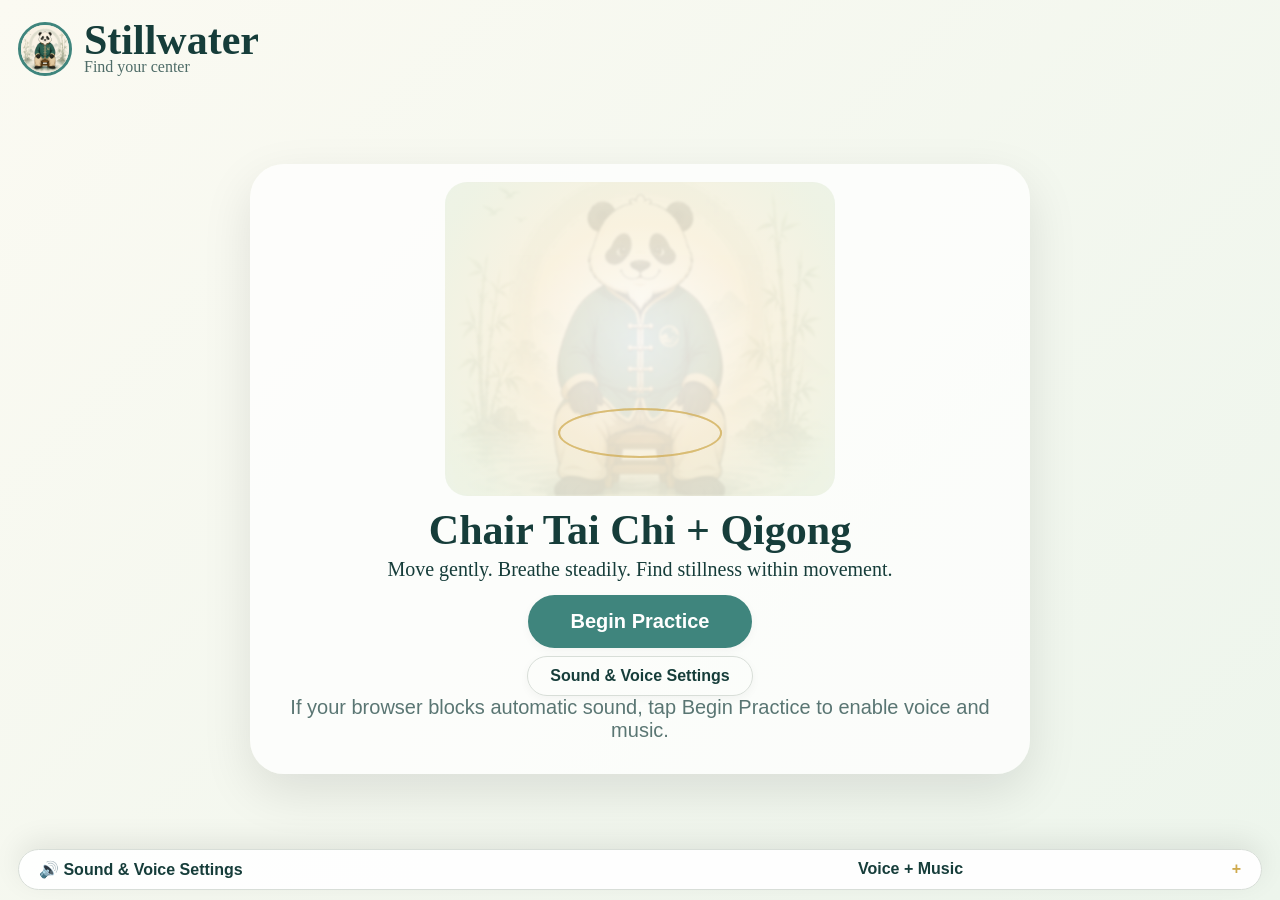
==== commit e45f643d: "Add files via upload" ====
--- a/index.html
+++ b/index.html
@@ -1,94 +1,110 @@
-<!DOCTYPE html>
+<!doctype html>
 <html lang="en">
 <head>
-  <meta charset="UTF-8" />
-  <meta name="viewport" content="width=device-width, initial-scale=1.0" />
-  <title>Stillwater Sensei | Chair Tai Chi + Qigong</title>
-  <meta name="description" content="Stillwater Sensei is a peaceful browser-based chair Tai Chi and Qigong guided practice led by Sage, a calm panda guide." />
-  <link rel="stylesheet" href="style.css?v=18" />
+  <meta charset="utf-8" />
+  <meta name="viewport" content="width=device-width, initial-scale=1" />
+  <title>Stillwater v20</title>
+  <link rel="stylesheet" href="style.css?v=20" />
 </head>
 <body>
   <div class="app-shell">
     <header class="topbar">
-      <a class="brand-lockup" href="index.html?v=18" aria-label="Stillwater opening screen">
-        <img src="assets/sage/idle.png?v=18" alt="" class="brand-panda" />
-        <div>
-          <h1>Stillwater</h1>
-          <p>Find your center</p>
-        </div>
+      <a class="brand" href="index.html?v=20" aria-label="Return to opening screen">
+        <img src="assets/sage/logo-sage.png" alt="Sage logo" class="brand-avatar" />
+        <span><strong>Stillwater</strong><em>Find your center</em></span>
       </a>
-      <div class="top-controls">
-        <button id="backButton" type="button">← Back</button>
-        <button id="startPauseButton" class="primary" type="button">Begin</button>
-        <button id="nextButton" type="button">Forward →</button>
+      <div class="top-actions practice-only hidden">
+        <button id="backBtn">← Back</button>
+        <button id="pauseBtn" class="primary">Pause</button>
+        <button id="forwardBtn">Forward →</button>
       </div>
     </header>
 
-    <main class="practice-layout">
-      <aside class="path-panel" aria-label="Stillwater Path progress">
+    <main id="opening" class="opening">
+      <section class="hero-card">
+        <div class="sage-stage opening-sage">
+          <video
+            id="openingIdleVideo"
+            class="sage-img opening-video"
+            autoplay
+            muted
+            loop
+            playsinline
+            webkit-playsinline
+            preload="auto"
+            aria-label="Sage seated calmly and breathing"
+          >
+            <source src="assets/video/Panda_Idle.mp4?v=20" type="video/mp4" />
+          </video>
+          <div class="water-ripples"><span></span><span></span><span></span></div>
+        </div>
+        <h1>Chair Tai Chi + Qigong</h1>
+        <p>Move gently. Breathe steadily. Find stillness within movement.</p>
+        <button id="beginBtn" class="begin primary">Begin Practice</button>
+        <button id="settingsOpenBtn" class="ghost">Sound & Voice Settings</button>
+        <p id="homeSoundNotice" class="sound-notice">If your browser blocks automatic sound, tap Begin Practice to enable voice and music.</p>
+      </section>
+    </main>
+
+    <main id="practice" class="practice hidden">
+      <div id="mobilePanelScrim" class="mobile-panel-scrim hidden" aria-hidden="true"></div>
+      <button id="leftDrawerBtn" class="mobile-edge-tab left-tab" type="button" aria-controls="leftPanel" aria-expanded="false">Path</button>
+      <button id="settingsDrawerBtn" class="mobile-edge-tab bottom-tab" type="button" aria-controls="settings" aria-expanded="false">Sound</button>
+      <button id="rightDrawerBtn" class="mobile-edge-tab right-tab" type="button" aria-controls="resourcesPanel" aria-expanded="false">Resources</button>
+      <aside id="leftPanel" class="side left-panel mobile-drawer-left">
+        <button class="mobile-drawer-close" data-close-panel type="button" aria-label="Close path panel">×</button>
         <h2>Stillwater Path</h2>
-        <ol id="stageList" class="stage-list"></ol>
-        <div class="left-card">Move with intention.<br />Breathe with awareness.<br />Be still. Be here.</div>
-        <p class="creator-note">Created by David Fliesen in 2026</p>
+        <ol id="stageList"></ol>
+        <div class="mantra">Move with intention.<br>Breathe with awareness.<br>Be still. Be here.</div>
+        <small>Created by David Fliesen in 2026</small>
       </aside>
 
-      <section class="practice-card" aria-live="polite">
-        <div class="stage-header">
-          <div>
-            <p id="stageEyebrow" class="eyebrow">Welcome</p>
-            <h2 id="stageTitle">Stillwater Sensei</h2>
-          </div>
-          <div id="timerText" class="timer-text">Ready</div>
+      <section class="center-panel">
+        <div class="stage-head">
+          <div><small id="stageNum">STAGE 1</small><h1 id="stageTitle">Awakening Breath</h1></div>
+          <strong id="timer">1:00</strong>
         </div>
-
-        <div class="sage-scene">
-          <div class="water-ring ring-a"></div>
-          <div class="water-ring ring-b"></div>
-          <img id="sageImage" src="assets/sage/sprites/idle/frame-01.png?v=18" alt="Sage the Stillwater Sensei demonstrating the current seated movement" />
+        <div class="sage-stage main-sage-stage">
+          <img id="sageImg" src="assets/sage/idle.png?v=20" alt="Sage demonstrating the current seated movement" class="sage-img" />
+          <div class="water-ripples"><span></span><span></span><span></span></div>
         </div>
-
-        <p id="stageDescription" class="stage-description">A gentle seated practice for breath, flow, and calm focus.</p>
-        <div class="speaking-pill" id="speakingPill">Sage is ready</div>
-        <div class="progress-track" aria-hidden="true"><span id="progressFill"></span></div>
+        <p id="instruction" class="instruction"></p>
+        <button id="unlockBtn" class="unlock hidden">Tap to enable sound</button>
+        <div class="progress"><span id="progressBar"></span></div>
       </section>
 
-      <aside class="resources-panel" aria-label="Stillwater resources">
+      <aside id="resourcesPanel" class="side resources mobile-drawer-right">
+        <button class="mobile-drawer-close" data-close-panel type="button" aria-label="Close resources panel">×</button>
         <h2>Resources</h2>
-        <nav class="resource-links" aria-label="Helpful Tai Chi and Qigong links">
-          <a href="https://www.qigonginstitute.org/directory" target="_blank" rel="noopener noreferrer"><span>⌖</span><b>Find a local Tai Chi / Qigong instructor</b><em>qigonginstitute.org/directory</em></a>
-          <a href="https://www.va.gov/WHOLEHEALTH/cih/Tai_Chi_and_Qigong.asp" target="_blank" rel="noopener noreferrer"><span>VA</span><b>Learn about VA Tai Chi for Vets</b><em>va.gov/WHOLEHEALTH</em></a>
-          <a href="history.html?v=18"><span>☯</span><b>History of Tai Chi and Qigong</b><em>Quick overview</em></a>
-          <a href="https://davidfliesen.github.io/" target="_blank" rel="noopener noreferrer"><span>◎</span><b>About the developer</b><em>davidfliesen.github.io</em></a>
-        </nav>
+        <a href="https://www.qigonginstitute.org/directory" target="_blank" rel="noopener"><b>Find a local Tai Chi / Qigong instructor</b><span>qigonginstitute.org/directory</span></a>
+        <a href="https://www.va.gov/WHOLEHEALTH/cih/Tai_Chi_and_Qigong.asp" target="_blank" rel="noopener"><b>Learn about VA Tai Chi for Vets</b><span>va.gov/WHOLEHEALTH</span></a>
+        <a href="history.html?v=20"><b>History of Tai Chi and Qigong</b><span>Quick overview</span></a>
+        <a href="https://davidfliesen.github.io/" target="_blank" rel="noopener"><b>About the developer</b><span>davidfliesen.github.io</span></a>
       </aside>
     </main>
 
-    <details id="audioDetails" class="audio-panel" aria-label="Sound and voice controls">
-      <summary>
-        <span>Sound & Voice Settings</span>
-        <span id="audioSummary">Voice + Music</span>
-      </summary>
-      <div class="mode-grid" role="group" aria-label="Audio mode">
-        <button class="mode-button" type="button" data-mode="both">Play Voice + Music</button>
-        <button class="mode-button" type="button" data-mode="voice">Voice Only</button>
-        <button class="mode-button" type="button" data-mode="music">Music Only</button>
-        <button class="mode-button" type="button" data-mode="silence">Silence</button>
+    <section id="settings" class="audio-panel collapsed">
+      <button id="settingsToggle" class="settings-title" type="button">
+        <b>🔊 Sound & Voice Settings</b>
+        <span id="modeLabel">Voice + Music</span>
+        <i id="settingsIcon">+</i>
+      </button>
+      <div class="settings-body">
+        <div class="modes">
+          <button data-mode="voiceMusic" class="active" type="button">Play Voice + Music</button>
+          <button data-mode="voiceOnly" type="button">Voice Only</button>
+          <button data-mode="musicOnly" type="button">Music Only</button>
+          <button data-mode="silence" type="button">Silence</button>
+        </div>
+        <label>Browser Voice <select id="voiceSelect"></select></label>
+        <label>Voice Speed <input id="speed" type="range" min="0.6" max="1.3" step="0.05"></label>
+        <label>Voice Pitch <input id="pitch" type="range" min="0.5" max="1.5" step="0.05"></label>
+        <label>Voice <input id="voiceVol" type="range" min="0" max="1" step="0.05"></label>
+        <label>Music <input id="musicVol" type="range" min="0" max="1" step="0.05"></label>
+        <p id="audioStatus" class="audio-status">Using selected browser voice unless local Sage voice MP3 files are added.</p>
       </div>
-      <div class="settings-grid">
-        <label>Browser Voice <select id="voiceSelect"></select></label>
-        <label>Voice Speed <input id="voiceRate" type="range" min="0.5" max="1.3" step="0.01" /></label>
-        <label>Voice Pitch <input id="voicePitch" type="range" min="0.5" max="1.5" step="0.01" /></label>
-        <label>Voice <input id="voiceVolume" type="range" min="0" max="1" step="0.01" /></label>
-        <label>Music <input id="musicVolume" type="range" min="0" max="1" step="0.01" /></label>
-      </div>
-      <p id="voiceStatus" class="hint">Voice and music are on by default. Some browsers may require one tap before sound can start.</p>
-    </details>
-
-    <footer>
-      <p>No ads. No accounts. No pressure. Just stillness within movement.</p>
-      <p class="version">Stillwater v18</p>
-    </footer>
+    </section>
   </div>
-  <script src="app.js?v=18"></script>
+  <script src="app.js?v=20"></script>
 </body>
 </html>
--- a/style.css
+++ b/style.css
@@ -1 +1,65 @@
-:root{--ink:#113f3f;--muted:#5d7070;--cream:#fbf7ea;--paper:#fffdf5;--teal:#2f7f78;--teal2:#0d5955;--gold:#d8b35a;--line:rgba(26,84,80,.18);--shadow:0 20px 60px rgba(17,63,63,.14)}*{box-sizing:border-box}body{margin:0;font-family:Georgia,'Times New Roman',serif;color:var(--ink);background:linear-gradient(135deg,#fbf7ea,#eef6ee 48%,#fbf2d9)}button,input,select{font:inherit}button{border:1px solid var(--line);background:rgba(255,255,255,.68);color:var(--ink);border-radius:999px;padding:10px 18px;font-weight:700;cursor:pointer;box-shadow:0 8px 20px rgba(17,63,63,.08)}button.primary,.mode-button.active{background:var(--teal);color:#fff;border-color:var(--teal)}button:disabled{opacity:.45;cursor:not-allowed}.app-shell{width:min(1500px,calc(100% - 28px));margin:0 auto;padding:12px 0}.topbar{display:flex;justify-content:space-between;align-items:center;gap:18px}.brand-lockup{display:flex;align-items:center;gap:12px;text-decoration:none;color:var(--ink)}.brand-panda{width:62px;height:62px;border-radius:50%;object-fit:cover;border:3px solid var(--teal);background:#fff}.brand-lockup h1{margin:0;font-size:clamp(2rem,4vw,3.4rem);line-height:.9;letter-spacing:-.05em}.brand-lockup p{margin:4px 0 0;color:var(--muted);font-family:system-ui,sans-serif}.top-controls{display:flex;gap:10px;flex-wrap:wrap}.practice-layout{display:grid;grid-template-columns:300px minmax(480px,1fr)330px;gap:18px;margin-top:16px;align-items:stretch}.path-panel,.resources-panel,.practice-card,.audio-panel{border:1px solid var(--line);border-radius:24px;box-shadow:var(--shadow);background:rgba(255,255,255,.74);backdrop-filter:blur(8px)}.path-panel{padding:24px;background:linear-gradient(160deg,#073c3a,#0a5b56);color:#fff;min-height:650px}.path-panel h2,.resources-panel h2{margin:0 0 18px;font-size:1.45rem}.stage-list{list-style:none;padding:0;margin:0;display:grid;gap:9px}.stage-list li{display:flex;align-items:center;gap:10px;padding:11px 12px;border-radius:14px;cursor:pointer;font-size:1.05rem}.stage-list li::before{content:attr(data-number);display:grid;place-items:center;width:28px;height:28px;border-radius:50%;border:1px solid var(--gold);color:var(--gold);font-weight:700}.stage-list li.current{background:rgba(255,255,255,.18);font-weight:700}.stage-list li.current::before{background:#fff;color:var(--teal)}.left-card{margin-top:110px;border:1px solid var(--gold);border-radius:14px;padding:18px;color:#ffe4a4;line-height:1.55;font-size:1.06rem;background:rgba(0,0,0,.1)}.creator-note{margin:28px 0 0;text-align:center;font-family:system-ui,sans-serif;color:rgba(255,255,255,.78);font-size:.82rem}.practice-card{padding:20px 22px 18px;text-align:center;min-height:650px;background:rgba(255,253,245,.82)}.stage-header{display:flex;justify-content:space-between;align-items:center;text-align:left;border:1px solid var(--line);border-radius:18px;padding:14px 22px;background:rgba(255,255,255,.72)}.eyebrow{margin:0;color:var(--teal);font-family:system-ui,sans-serif;text-transform:uppercase;font-weight:800;font-size:.72rem;letter-spacing:.08em}.stage-header h2{margin:3px 0 0;font-size:clamp(1.65rem,3vw,2.25rem)}.timer-text{font-size:1.6rem}.sage-scene{height:min(56vh,530px);min-height:360px;position:relative;display:grid;place-items:center;overflow:hidden;margin:12px auto;border-radius:22px;background:radial-gradient(circle at 50% 55%,rgba(255,255,255,.25),transparent 20%),linear-gradient(180deg,rgba(255,255,255,.1),rgba(255,255,255,.75)),url('assets/sage/idle.png?v=18');background-size:cover;background-position:center}.sage-scene::before{content:"";position:absolute;inset:0;background:rgba(255,253,245,.36);backdrop-filter:blur(1.5px)}.sage-scene img{position:relative;z-index:2;width:min(72%,500px);height:min(90%,500px);object-fit:contain;transition:opacity .18s ease,transform .18s ease}.sage-scene img.changing{opacity:.15}.water-ring{position:absolute;z-index:1;left:50%;bottom:18%;width:38%;aspect-ratio:1/.28;border:3px solid rgba(47,127,120,.24);border-radius:50%;transform:translateX(-50%);animation:ripple 5.8s ease-in-out infinite}.ring-b{animation-delay:2.9s;border-color:rgba(216,179,90,.28);width:28%}@keyframes ripple{0%{opacity:0;transform:translateX(-50%) scale(.7)}35%{opacity:.7}100%{opacity:0;transform:translateX(-50%) scale(1.9)}}.stage-description{font-size:1.18rem;line-height:1.5;max-width:760px;margin:10px auto 8px}.speaking-pill{display:inline-block;border:1px solid var(--line);border-radius:999px;background:rgba(255,255,255,.7);padding:8px 28px;margin-bottom:10px;color:var(--muted)}.progress-track{height:10px;background:rgba(17,63,63,.12);border-radius:999px;overflow:hidden}.progress-track span{display:block;height:100%;width:0;background:linear-gradient(90deg,var(--teal),var(--gold));transition:width .25s linear}.resources-panel{padding:26px;background:linear-gradient(160deg,#2f7f78,#0c5753);color:#fff;min-height:650px;position:relative;overflow:hidden}.resources-panel::after{content:"";position:absolute;right:-40px;bottom:-50px;width:250px;height:250px;background:radial-gradient(circle,rgba(216,179,90,.2),transparent 60%);opacity:.8}.resource-links{display:grid;gap:20px;position:relative;z-index:1}.resource-links a{display:grid;grid-template-columns:46px 1fr;gap:12px;align-items:center;color:#fff;text-decoration:none}.resource-links span{grid-row:span 2;display:grid;place-items:center;width:46px;height:46px;border-radius:10px;background:rgba(255,255,255,.86);color:var(--teal);font-family:system-ui,sans-serif;font-weight:900}.resource-links b{font-size:1rem;line-height:1.25}.resource-links em{font-family:system-ui,sans-serif;font-style:normal;color:rgba(255,255,255,.75);font-size:.86rem}.audio-panel{margin-top:14px;padding:14px 18px;background:rgba(255,253,245,.9)}.audio-panel summary{list-style:none;cursor:pointer;display:flex;justify-content:space-between;align-items:center;font-family:system-ui,sans-serif;font-weight:800;color:var(--teal)}.audio-panel summary::-webkit-details-marker{display:none}.audio-panel summary::after{content:'+';font-size:1.3rem;color:var(--gold)}.audio-panel[open] summary::after{content:'−'}.mode-grid{display:grid;grid-template-columns:repeat(4,1fr);gap:10px;margin:14px 0}.settings-grid{display:grid;grid-template-columns:1.4fr repeat(4,1fr);gap:14px;align-items:end}.settings-grid label{display:grid;gap:6px;font-family:system-ui,sans-serif;font-weight:700;color:var(--muted);font-size:.9rem}select{border:1px solid var(--line);border-radius:12px;padding:9px;background:#fff;color:var(--ink);min-width:0}.hint{font-family:system-ui,sans-serif;color:var(--muted);margin:12px 0 0}.version,footer{font-family:system-ui,sans-serif;color:var(--muted)}footer{display:flex;justify-content:space-between;gap:10px;margin-top:10px;font-size:.86rem}.version{font-weight:800;color:var(--teal)}@media(max-width:1180px){.practice-layout{grid-template-columns:1fr}.path-panel,.resources-panel,.practice-card{min-height:auto}.left-card{margin-top:18px}.stage-list{grid-template-columns:repeat(2,minmax(0,1fr))}.resources-panel{background:linear-gradient(160deg,#2f7f78,#0c5753)}.settings-grid{grid-template-columns:1fr 1fr}.topbar{align-items:flex-start;flex-direction:column}.sage-scene{height:460px}}@media(max-width:640px){.app-shell{width:calc(100% - 16px)}.top-controls,.mode-grid,.settings-grid,.stage-list{grid-template-columns:1fr;display:grid;width:100%}button{width:100%}.sage-scene{height:360px;min-height:300px}.sage-scene img{width:88%}.path-panel,.resources-panel,.practice-card,.audio-panel{border-radius:18px;padding:16px}footer{display:block}.stage-header{display:block}.timer-text{margin-top:8px}}
+:root{--deep:#0c4944;--teal:#3f857d;--cream:#fbf8ee;--gold:#cfaa4d;--ink:#163d3a;--line:#d8ded8;--pale:#fffdf7}*{box-sizing:border-box}html,body{height:100%}body{margin:0;background:linear-gradient(135deg,#fbfaf2,#edf5ec);color:var(--ink);font-family:Georgia,'Times New Roman',serif;overflow:hidden}.app-shell{height:100vh;display:grid;grid-template-rows:78px 1fr auto;gap:8px;padding:10px 18px}.topbar{display:flex;justify-content:space-between;align-items:center;min-height:0}.brand{display:flex;gap:12px;align-items:center;text-decoration:none;color:var(--ink)}.brand-avatar{width:54px;height:54px;border-radius:50%;object-fit:cover;border:3px solid var(--teal);background:#fff}.brand strong{display:block;font-size:42px;line-height:.88}.brand em{font-style:normal;font-size:16px;opacity:.75}.top-actions{display:flex;gap:10px;align-items:center}button{border:1px solid var(--line);border-radius:999px;background:#fffdf7;color:var(--ink);font-weight:700;padding:10px 22px;font-size:16px;cursor:pointer;box-shadow:0 3px 10px rgba(0,0,0,.04)}.primary,.modes button.active{background:var(--teal);color:white;border-color:transparent}.hidden{display:none!important}.opening{display:grid;place-items:center;min-height:0}.hero-card{width:min(780px,92vw);height:min(610px,calc(100vh - 162px));border-radius:34px;background:rgba(255,255,255,.74);box-shadow:0 18px 50px rgba(0,0,0,.1);display:flex;flex-direction:column;align-items:center;justify-content:center;text-align:center;padding:18px}.hero-card h1{font-size:42px;margin:10px 0 4px}.hero-card p{font-size:20px;margin:0 0 14px}.begin{font-size:20px;padding:14px 42px}.ghost{margin-top:8px;background:transparent}.sound-notice{font-family:Arial,sans-serif;font-size:13px;opacity:.7;margin-top:10px}.practice{min-height:0;display:grid;grid-template-columns:290px minmax(460px,1fr) 320px;gap:16px}.side{border-radius:24px;background:linear-gradient(180deg,#0b4b46,#0b3936);color:white;padding:22px;min-height:0;box-shadow:0 14px 35px rgba(0,0,0,.12);overflow:auto}.side h2{margin:0 0 18px;font-size:26px}.left-panel ol{list-style:none;margin:0;padding:0}.left-panel li{display:flex;gap:12px;align-items:center;padding:12px 10px;border-radius:12px;font-size:17px;font-weight:700}.left-panel li.active{background:rgba(255,255,255,.18)}.num{display:grid;place-items:center;width:28px;height:28px;border-radius:50%;border:1px solid var(--gold);color:var(--gold);background:rgba(255,255,255,.1);flex:0 0 auto}.active .num{background:#fff;color:var(--teal)}.mantra{margin-top:28px;border:1px solid var(--gold);border-radius:12px;padding:16px;color:#f2d27a;line-height:1.55;font-weight:700}.left-panel small{display:block;text-align:center;margin-top:20px;opacity:.78}.center-panel{min-height:0;background:rgba(255,255,255,.72);border-radius:28px;padding:18px 24px;display:grid;grid-template-rows:auto minmax(250px,1fr) auto auto auto;box-shadow:0 12px 35px rgba(0,0,0,.08)}.stage-head{border:1px solid var(--line);border-radius:18px;padding:14px 20px;display:flex;justify-content:space-between;align-items:center;background:rgba(255,255,255,.6)}.stage-head small{letter-spacing:.12em;color:var(--teal);font-weight:800}.stage-head h1{font-size:36px;margin:2px 0 0}.stage-head strong{font-size:27px}.sage-stage{position:relative;display:grid;place-items:center;overflow:hidden;border-radius:22px;background:radial-gradient(circle at center,#fff 0,#f9f2df 46%,#eaf3e6 100%);min-height:0}.sage-stage:before{content:'';position:absolute;inset:0;background:url('assets/sage/idle.png?v=20') center/cover no-repeat;opacity:.10;filter:blur(1px)}.opening-sage{width:390px;height:390px;max-width:80vw;max-height:43vh}.sage-img{position:relative;z-index:2;max-width:76%;max-height:96%;object-fit:contain;filter:drop-shadow(0 12px 14px rgba(0,0,0,.18))}.opening-sage .sage-img{max-width:92%;max-height:92%}.water-ripples{position:absolute;z-index:1;bottom:12%;left:50%;width:42%;height:16%;transform:translateX(-50%);pointer-events:none}.water-ripples span{position:absolute;inset:0;border:2px solid rgba(207,170,77,.35);border-radius:50%;animation:ripple 4.5s infinite}.water-ripples span:nth-child(2){animation-delay:1.4s}.water-ripples span:nth-child(3){animation-delay:2.8s}@keyframes ripple{0%{transform:scale(.55);opacity:.65}100%{transform:scale(1.35);opacity:0}}.instruction{text-align:center;font-size:20px;line-height:1.34;margin:11px 0}.unlock{justify-self:center;padding:9px 24px;color:#6a6f6d;margin-bottom:7px}.progress{height:10px;border-radius:99px;background:#dce2dc;overflow:hidden}.progress span{display:block;height:100%;width:0;background:linear-gradient(90deg,var(--teal),var(--gold))}.resources{background:linear-gradient(180deg,#498b82,#28675f)}.resources a{display:block;color:white;text-decoration:none;margin:0 0 18px;padding:14px;border-radius:14px;background:rgba(255,255,255,.07)}.resources span{display:block;opacity:.82;margin-top:6px;font-family:Arial,sans-serif}.audio-panel{background:rgba(255,255,255,.94);border:1px solid var(--line);border-radius:22px;box-shadow:0 -8px 28px rgba(0,0,0,.08);overflow:hidden}.settings-title{width:100%;border:0;border-radius:0;background:transparent;display:grid;grid-template-columns:1fr 1fr 40px;text-align:left;box-shadow:none;padding:10px 20px}.settings-title span{text-align:center}.settings-title i{text-align:right;color:var(--gold);font-style:normal}.settings-body{padding:0 20px 14px;display:grid;grid-template-columns:1.3fr 1fr 1fr 1fr 1fr;gap:12px;align-items:end}.collapsed .settings-body{display:none}.modes{display:grid;grid-template-columns:repeat(4,1fr);gap:8px;grid-column:1/-1}.modes button{padding:9px 12px}label{font-family:Arial,sans-serif;font-weight:700;font-size:14px}select,input{width:100%;margin-top:7px;font-size:16px}select{padding:10px;border-radius:12px;border:1px solid var(--line);background:white}.audio-status{grid-column:1/-1;font-family:Arial,sans-serif;margin:0;opacity:.72}@media(max-width:1120px){body{overflow:auto}.app-shell{height:auto;min-height:100vh}.practice{grid-template-columns:1fr}.side{max-height:none}.center-panel{min-height:620px}.resources{order:3}.brand strong{font-size:34px}.settings-body{grid-template-columns:1fr}.modes{grid-template-columns:1fr 1fr}.topbar{align-items:flex-start}.top-actions{flex-wrap:wrap;justify-content:flex-end}}@media(max-height:790px) and (min-width:1121px){.app-shell{grid-template-rows:66px 1fr auto;padding:7px 12px;gap:7px}.brand-avatar{width:44px;height:44px}.brand strong{font-size:33px}.brand em{font-size:14px}button{padding:8px 18px}.practice{grid-template-columns:250px minmax(430px,1fr) 290px;gap:10px}.side{padding:16px;border-radius:20px}.side h2{font-size:23px;margin-bottom:12px}.center-panel{padding:12px 16px;border-radius:22px}.stage-head{padding:9px 16px}.stage-head h1{font-size:29px}.stage-head strong{font-size:24px}.instruction{font-size:17px;margin:7px 0}.left-panel li{padding:8px 9px;font-size:15px}.resources a{margin-bottom:10px;padding:10px}.mantra{margin-top:16px;padding:12px}.settings-title{padding:8px 18px}.settings-body{padding-bottom:10px}.modes button{padding:7px}.opening-sage{width:320px;height:320px}.hero-card{height:min(520px,calc(100vh - 142px))}.hero-card h1{font-size:34px}.hero-card p{font-size:18px}.begin{font-size:18px;padding:11px 34px}}
+
+/* v20 opening MP4 and mobile session refinements */
+.opening-video{width:100%;height:100%;object-fit:contain;display:block;pointer-events:none}
+.mobile-edge-tab,.mobile-drawer-close,.mobile-panel-scrim{display:none}
+
+@media(max-width:1120px){
+  body{overflow:hidden}
+  .app-shell{height:100svh;min-height:100svh;grid-template-rows:auto 1fr auto;padding:8px;gap:6px;overflow:hidden}
+  .topbar{align-items:center;gap:8px;min-height:54px}
+  .brand{gap:8px;min-width:0}
+  .brand-avatar{width:42px;height:42px;border-width:2px}
+  .brand strong{font-size:clamp(26px,8vw,34px);line-height:.9}
+  .brand em{font-size:12px}
+  .top-actions{gap:6px;justify-content:flex-end;flex-wrap:nowrap}
+  .top-actions button{font-size:13px;padding:8px 10px}
+  .opening{height:100%;min-height:0;overflow:hidden}
+  .hero-card{width:100%;height:100%;max-height:none;padding:12px;border-radius:24px;justify-content:center}
+  .opening-sage{width:min(72vw,360px);height:min(72vw,360px);max-height:42svh}
+  .hero-card h1{font-size:clamp(28px,8vw,38px);margin:8px 0 4px}
+  .hero-card p{font-size:clamp(16px,4.5vw,19px);margin-bottom:10px}
+  .begin{font-size:18px;padding:12px 34px}
+  .practice{position:relative;height:100%;min-height:0;display:block;overflow:hidden}
+  .center-panel{height:100%;min-height:0;border-radius:24px;padding:10px;grid-template-rows:auto minmax(0,1fr) auto auto auto}
+  .stage-head{padding:10px 12px;border-radius:16px}
+  .stage-head h1{font-size:clamp(22px,6vw,31px)}
+  .stage-head strong{font-size:clamp(20px,6vw,26px)}
+  .main-sage-stage{min-height:0;height:100%}
+  .main-sage-stage .sage-img{max-width:88%;max-height:92%}
+  .instruction{font-size:clamp(16px,4.2vw,20px);margin:8px 2px;line-height:1.28}
+  .side{position:fixed;z-index:40;top:0;bottom:0;width:min(84vw,340px);max-height:none;border-radius:0;padding:58px 18px 18px;transition:transform .24s ease;box-shadow:0 18px 50px rgba(0,0,0,.28)}
+  .mobile-drawer-left{left:0;transform:translateX(-104%)}
+  .mobile-drawer-right{right:0;transform:translateX(104%)}
+  body.mobile-left-open .mobile-drawer-left{transform:translateX(0)}
+  body.mobile-right-open .mobile-drawer-right{transform:translateX(0)}
+  .mobile-drawer-close{display:grid;position:absolute;top:12px;right:12px;place-items:center;width:38px;height:38px;padding:0;border-radius:50%;font-size:28px;line-height:1;background:rgba(255,255,255,.14);color:#fff;border:1px solid rgba(255,255,255,.25);box-shadow:none}
+  .mobile-edge-tab{display:none;position:fixed;z-index:32;border-radius:16px 16px 0 0;background:var(--teal);color:#fff;border:1px solid rgba(255,255,255,.35);box-shadow:0 6px 20px rgba(0,0,0,.18);font-family:Arial,sans-serif;font-size:13px;padding:8px 13px}
+  .practice:not(.hidden) .mobile-edge-tab{display:block}
+  .left-tab{left:-30px;top:48%;transform:rotate(90deg)}
+  .right-tab{right:-48px;top:48%;transform:rotate(-90deg)}
+  .bottom-tab{left:50%;bottom:6px;transform:translateX(-50%);border-radius:16px 16px 0 0}
+  .mobile-panel-scrim{position:fixed;display:block;inset:0;z-index:35;background:rgba(0,0,0,.36)}
+  .mobile-panel-scrim.hidden{display:none!important}
+  .audio-panel{position:fixed;z-index:42;left:8px;right:8px;bottom:8px;max-height:78svh;overflow:auto;transform:translateY(calc(100% + 20px));transition:transform .24s ease;border-radius:22px}
+  body.mobile-settings-open .audio-panel{transform:translateY(0)}
+  .settings-title{grid-template-columns:1fr auto 32px;padding:12px 14px}
+  .settings-title span{text-align:left;margin-left:8px}
+  .settings-body{grid-template-columns:1fr;padding:0 14px 14px;gap:10px}
+  .modes{grid-template-columns:1fr 1fr}
+}
+
+@media(max-width:560px){
+  .app-shell{padding:6px;grid-template-rows:50px 1fr auto}
+  .brand-avatar{width:38px;height:38px}
+  .brand strong{font-size:27px}
+  .brand em{display:none}
+  .top-actions button{font-size:12px;padding:7px 8px}
+  .hero-card{border-radius:20px;padding:10px}
+  .opening-sage{width:min(78vw,330px);height:min(78vw,330px);max-height:44svh}
+  .center-panel{border-radius:20px;padding:8px}
+  .stage-head{padding:8px 10px}
+  .stage-head small{font-size:11px}
+  .instruction{font-size:16px}
+  .unlock{padding:8px 18px;margin-bottom:5px}
+}
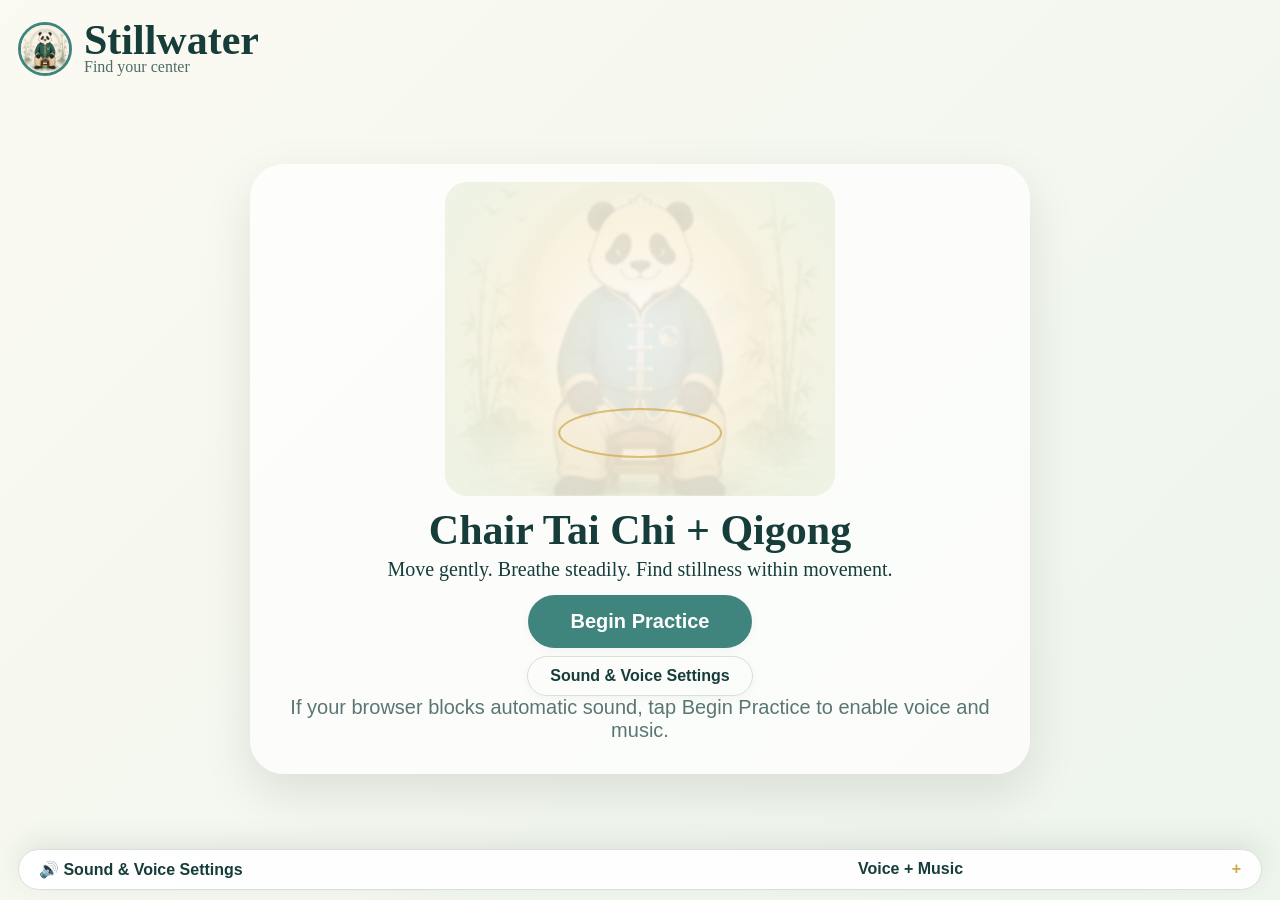
==== commit 16af0fc2: "Add files via upload" ====
--- a/index.html
+++ b/index.html
@@ -3,13 +3,13 @@
 <head>
   <meta charset="utf-8" />
   <meta name="viewport" content="width=device-width, initial-scale=1" />
-  <title>Stillwater v20</title>
-  <link rel="stylesheet" href="style.css?v=20" />
+  <title>Stillwater v21</title>
+  <link rel="stylesheet" href="style.css?v=21" />
 </head>
 <body>
   <div class="app-shell">
     <header class="topbar">
-      <a class="brand" href="index.html?v=20" aria-label="Return to opening screen">
+      <a class="brand" href="index.html?v=21" aria-label="Return to opening screen">
         <img src="assets/sage/logo-sage.png" alt="Sage logo" class="brand-avatar" />
         <span><strong>Stillwater</strong><em>Find your center</em></span>
       </a>
@@ -34,7 +34,7 @@
             preload="auto"
             aria-label="Sage seated calmly and breathing"
           >
-            <source src="assets/video/Panda_Idle.mp4?v=20" type="video/mp4" />
+            <source src="assets/video/Panda_Idle.mp4?v=21" type="video/mp4" />
           </video>
           <div class="water-ripples"><span></span><span></span><span></span></div>
         </div>
@@ -65,7 +65,7 @@
           <strong id="timer">1:00</strong>
         </div>
         <div class="sage-stage main-sage-stage">
-          <img id="sageImg" src="assets/sage/idle.png?v=20" alt="Sage demonstrating the current seated movement" class="sage-img" />
+          <img id="sageImg" src="assets/sage/idle.png?v=21" alt="Sage demonstrating the current seated movement" class="sage-img" />
           <div class="water-ripples"><span></span><span></span><span></span></div>
         </div>
         <p id="instruction" class="instruction"></p>
@@ -78,7 +78,7 @@
         <h2>Resources</h2>
         <a href="https://www.qigonginstitute.org/directory" target="_blank" rel="noopener"><b>Find a local Tai Chi / Qigong instructor</b><span>qigonginstitute.org/directory</span></a>
         <a href="https://www.va.gov/WHOLEHEALTH/cih/Tai_Chi_and_Qigong.asp" target="_blank" rel="noopener"><b>Learn about VA Tai Chi for Vets</b><span>va.gov/WHOLEHEALTH</span></a>
-        <a href="history.html?v=20"><b>History of Tai Chi and Qigong</b><span>Quick overview</span></a>
+        <a href="history.html?v=21"><b>History of Tai Chi and Qigong</b><span>Quick overview</span></a>
         <a href="https://davidfliesen.github.io/" target="_blank" rel="noopener"><b>About the developer</b><span>davidfliesen.github.io</span></a>
       </aside>
     </main>
@@ -96,15 +96,11 @@
           <button data-mode="musicOnly" type="button">Music Only</button>
           <button data-mode="silence" type="button">Silence</button>
         </div>
-        <label>Browser Voice <select id="voiceSelect"></select></label>
-        <label>Voice Speed <input id="speed" type="range" min="0.6" max="1.3" step="0.05"></label>
-        <label>Voice Pitch <input id="pitch" type="range" min="0.5" max="1.5" step="0.05"></label>
         <label>Voice <input id="voiceVol" type="range" min="0" max="1" step="0.05"></label>
         <label>Music <input id="musicVol" type="range" min="0" max="1" step="0.05"></label>
-        <p id="audioStatus" class="audio-status">Using selected browser voice unless local Sage voice MP3 files are added.</p>
       </div>
     </section>
   </div>
-  <script src="app.js?v=20"></script>
+  <script src="app.js?v=21"></script>
 </body>
 </html>
--- a/style.css
+++ b/style.css
@@ -1,4 +1,4 @@
-:root{--deep:#0c4944;--teal:#3f857d;--cream:#fbf8ee;--gold:#cfaa4d;--ink:#163d3a;--line:#d8ded8;--pale:#fffdf7}*{box-sizing:border-box}html,body{height:100%}body{margin:0;background:linear-gradient(135deg,#fbfaf2,#edf5ec);color:var(--ink);font-family:Georgia,'Times New Roman',serif;overflow:hidden}.app-shell{height:100vh;display:grid;grid-template-rows:78px 1fr auto;gap:8px;padding:10px 18px}.topbar{display:flex;justify-content:space-between;align-items:center;min-height:0}.brand{display:flex;gap:12px;align-items:center;text-decoration:none;color:var(--ink)}.brand-avatar{width:54px;height:54px;border-radius:50%;object-fit:cover;border:3px solid var(--teal);background:#fff}.brand strong{display:block;font-size:42px;line-height:.88}.brand em{font-style:normal;font-size:16px;opacity:.75}.top-actions{display:flex;gap:10px;align-items:center}button{border:1px solid var(--line);border-radius:999px;background:#fffdf7;color:var(--ink);font-weight:700;padding:10px 22px;font-size:16px;cursor:pointer;box-shadow:0 3px 10px rgba(0,0,0,.04)}.primary,.modes button.active{background:var(--teal);color:white;border-color:transparent}.hidden{display:none!important}.opening{display:grid;place-items:center;min-height:0}.hero-card{width:min(780px,92vw);height:min(610px,calc(100vh - 162px));border-radius:34px;background:rgba(255,255,255,.74);box-shadow:0 18px 50px rgba(0,0,0,.1);display:flex;flex-direction:column;align-items:center;justify-content:center;text-align:center;padding:18px}.hero-card h1{font-size:42px;margin:10px 0 4px}.hero-card p{font-size:20px;margin:0 0 14px}.begin{font-size:20px;padding:14px 42px}.ghost{margin-top:8px;background:transparent}.sound-notice{font-family:Arial,sans-serif;font-size:13px;opacity:.7;margin-top:10px}.practice{min-height:0;display:grid;grid-template-columns:290px minmax(460px,1fr) 320px;gap:16px}.side{border-radius:24px;background:linear-gradient(180deg,#0b4b46,#0b3936);color:white;padding:22px;min-height:0;box-shadow:0 14px 35px rgba(0,0,0,.12);overflow:auto}.side h2{margin:0 0 18px;font-size:26px}.left-panel ol{list-style:none;margin:0;padding:0}.left-panel li{display:flex;gap:12px;align-items:center;padding:12px 10px;border-radius:12px;font-size:17px;font-weight:700}.left-panel li.active{background:rgba(255,255,255,.18)}.num{display:grid;place-items:center;width:28px;height:28px;border-radius:50%;border:1px solid var(--gold);color:var(--gold);background:rgba(255,255,255,.1);flex:0 0 auto}.active .num{background:#fff;color:var(--teal)}.mantra{margin-top:28px;border:1px solid var(--gold);border-radius:12px;padding:16px;color:#f2d27a;line-height:1.55;font-weight:700}.left-panel small{display:block;text-align:center;margin-top:20px;opacity:.78}.center-panel{min-height:0;background:rgba(255,255,255,.72);border-radius:28px;padding:18px 24px;display:grid;grid-template-rows:auto minmax(250px,1fr) auto auto auto;box-shadow:0 12px 35px rgba(0,0,0,.08)}.stage-head{border:1px solid var(--line);border-radius:18px;padding:14px 20px;display:flex;justify-content:space-between;align-items:center;background:rgba(255,255,255,.6)}.stage-head small{letter-spacing:.12em;color:var(--teal);font-weight:800}.stage-head h1{font-size:36px;margin:2px 0 0}.stage-head strong{font-size:27px}.sage-stage{position:relative;display:grid;place-items:center;overflow:hidden;border-radius:22px;background:radial-gradient(circle at center,#fff 0,#f9f2df 46%,#eaf3e6 100%);min-height:0}.sage-stage:before{content:'';position:absolute;inset:0;background:url('assets/sage/idle.png?v=20') center/cover no-repeat;opacity:.10;filter:blur(1px)}.opening-sage{width:390px;height:390px;max-width:80vw;max-height:43vh}.sage-img{position:relative;z-index:2;max-width:76%;max-height:96%;object-fit:contain;filter:drop-shadow(0 12px 14px rgba(0,0,0,.18))}.opening-sage .sage-img{max-width:92%;max-height:92%}.water-ripples{position:absolute;z-index:1;bottom:12%;left:50%;width:42%;height:16%;transform:translateX(-50%);pointer-events:none}.water-ripples span{position:absolute;inset:0;border:2px solid rgba(207,170,77,.35);border-radius:50%;animation:ripple 4.5s infinite}.water-ripples span:nth-child(2){animation-delay:1.4s}.water-ripples span:nth-child(3){animation-delay:2.8s}@keyframes ripple{0%{transform:scale(.55);opacity:.65}100%{transform:scale(1.35);opacity:0}}.instruction{text-align:center;font-size:20px;line-height:1.34;margin:11px 0}.unlock{justify-self:center;padding:9px 24px;color:#6a6f6d;margin-bottom:7px}.progress{height:10px;border-radius:99px;background:#dce2dc;overflow:hidden}.progress span{display:block;height:100%;width:0;background:linear-gradient(90deg,var(--teal),var(--gold))}.resources{background:linear-gradient(180deg,#498b82,#28675f)}.resources a{display:block;color:white;text-decoration:none;margin:0 0 18px;padding:14px;border-radius:14px;background:rgba(255,255,255,.07)}.resources span{display:block;opacity:.82;margin-top:6px;font-family:Arial,sans-serif}.audio-panel{background:rgba(255,255,255,.94);border:1px solid var(--line);border-radius:22px;box-shadow:0 -8px 28px rgba(0,0,0,.08);overflow:hidden}.settings-title{width:100%;border:0;border-radius:0;background:transparent;display:grid;grid-template-columns:1fr 1fr 40px;text-align:left;box-shadow:none;padding:10px 20px}.settings-title span{text-align:center}.settings-title i{text-align:right;color:var(--gold);font-style:normal}.settings-body{padding:0 20px 14px;display:grid;grid-template-columns:1.3fr 1fr 1fr 1fr 1fr;gap:12px;align-items:end}.collapsed .settings-body{display:none}.modes{display:grid;grid-template-columns:repeat(4,1fr);gap:8px;grid-column:1/-1}.modes button{padding:9px 12px}label{font-family:Arial,sans-serif;font-weight:700;font-size:14px}select,input{width:100%;margin-top:7px;font-size:16px}select{padding:10px;border-radius:12px;border:1px solid var(--line);background:white}.audio-status{grid-column:1/-1;font-family:Arial,sans-serif;margin:0;opacity:.72}@media(max-width:1120px){body{overflow:auto}.app-shell{height:auto;min-height:100vh}.practice{grid-template-columns:1fr}.side{max-height:none}.center-panel{min-height:620px}.resources{order:3}.brand strong{font-size:34px}.settings-body{grid-template-columns:1fr}.modes{grid-template-columns:1fr 1fr}.topbar{align-items:flex-start}.top-actions{flex-wrap:wrap;justify-content:flex-end}}@media(max-height:790px) and (min-width:1121px){.app-shell{grid-template-rows:66px 1fr auto;padding:7px 12px;gap:7px}.brand-avatar{width:44px;height:44px}.brand strong{font-size:33px}.brand em{font-size:14px}button{padding:8px 18px}.practice{grid-template-columns:250px minmax(430px,1fr) 290px;gap:10px}.side{padding:16px;border-radius:20px}.side h2{font-size:23px;margin-bottom:12px}.center-panel{padding:12px 16px;border-radius:22px}.stage-head{padding:9px 16px}.stage-head h1{font-size:29px}.stage-head strong{font-size:24px}.instruction{font-size:17px;margin:7px 0}.left-panel li{padding:8px 9px;font-size:15px}.resources a{margin-bottom:10px;padding:10px}.mantra{margin-top:16px;padding:12px}.settings-title{padding:8px 18px}.settings-body{padding-bottom:10px}.modes button{padding:7px}.opening-sage{width:320px;height:320px}.hero-card{height:min(520px,calc(100vh - 142px))}.hero-card h1{font-size:34px}.hero-card p{font-size:18px}.begin{font-size:18px;padding:11px 34px}}
+:root{--deep:#0c4944;--teal:#3f857d;--cream:#fbf8ee;--gold:#cfaa4d;--ink:#163d3a;--line:#d8ded8;--pale:#fffdf7}*{box-sizing:border-box}html,body{height:100%}body{margin:0;background:linear-gradient(135deg,#fbfaf2,#edf5ec);color:var(--ink);font-family:Georgia,'Times New Roman',serif;overflow:hidden}.app-shell{height:100vh;display:grid;grid-template-rows:78px 1fr auto;gap:8px;padding:10px 18px}.topbar{display:flex;justify-content:space-between;align-items:center;min-height:0}.brand{display:flex;gap:12px;align-items:center;text-decoration:none;color:var(--ink)}.brand-avatar{width:54px;height:54px;border-radius:50%;object-fit:cover;border:3px solid var(--teal);background:#fff}.brand strong{display:block;font-size:42px;line-height:.88}.brand em{font-style:normal;font-size:16px;opacity:.75}.top-actions{display:flex;gap:10px;align-items:center}button{border:1px solid var(--line);border-radius:999px;background:#fffdf7;color:var(--ink);font-weight:700;padding:10px 22px;font-size:16px;cursor:pointer;box-shadow:0 3px 10px rgba(0,0,0,.04)}.primary,.modes button.active{background:var(--teal);color:white;border-color:transparent}.hidden{display:none!important}.opening{display:grid;place-items:center;min-height:0}.hero-card{width:min(780px,92vw);height:min(610px,calc(100vh - 162px));border-radius:34px;background:rgba(255,255,255,.74);box-shadow:0 18px 50px rgba(0,0,0,.1);display:flex;flex-direction:column;align-items:center;justify-content:center;text-align:center;padding:18px}.hero-card h1{font-size:42px;margin:10px 0 4px}.hero-card p{font-size:20px;margin:0 0 14px}.begin{font-size:20px;padding:14px 42px}.ghost{margin-top:8px;background:transparent}.sound-notice{font-family:Arial,sans-serif;font-size:13px;opacity:.7;margin-top:10px}.practice{min-height:0;display:grid;grid-template-columns:290px minmax(460px,1fr) 320px;gap:16px}.side{border-radius:24px;background:linear-gradient(180deg,#0b4b46,#0b3936);color:white;padding:22px;min-height:0;box-shadow:0 14px 35px rgba(0,0,0,.12);overflow:auto}.side h2{margin:0 0 18px;font-size:26px}.left-panel ol{list-style:none;margin:0;padding:0}.left-panel li{display:flex;gap:12px;align-items:center;padding:12px 10px;border-radius:12px;font-size:17px;font-weight:700}.left-panel li.active{background:rgba(255,255,255,.18)}.num{display:grid;place-items:center;width:28px;height:28px;border-radius:50%;border:1px solid var(--gold);color:var(--gold);background:rgba(255,255,255,.1);flex:0 0 auto}.active .num{background:#fff;color:var(--teal)}.mantra{margin-top:28px;border:1px solid var(--gold);border-radius:12px;padding:16px;color:#f2d27a;line-height:1.55;font-weight:700}.left-panel small{display:block;text-align:center;margin-top:20px;opacity:.78}.center-panel{min-height:0;background:rgba(255,255,255,.72);border-radius:28px;padding:18px 24px;display:grid;grid-template-rows:auto minmax(250px,1fr) auto auto auto;box-shadow:0 12px 35px rgba(0,0,0,.08)}.stage-head{border:1px solid var(--line);border-radius:18px;padding:14px 20px;display:flex;justify-content:space-between;align-items:center;background:rgba(255,255,255,.6)}.stage-head small{letter-spacing:.12em;color:var(--teal);font-weight:800}.stage-head h1{font-size:36px;margin:2px 0 0}.stage-head strong{font-size:27px}.sage-stage{position:relative;display:grid;place-items:center;overflow:hidden;border-radius:22px;background:radial-gradient(circle at center,#fff 0,#f9f2df 46%,#eaf3e6 100%);min-height:0}.sage-stage:before{content:'';position:absolute;inset:0;background:url('assets/sage/idle.png?v=21') center/cover no-repeat;opacity:.10;filter:blur(1px)}.opening-sage{width:390px;height:390px;max-width:80vw;max-height:43vh}.sage-img{position:relative;z-index:2;max-width:76%;max-height:96%;object-fit:contain;filter:drop-shadow(0 12px 14px rgba(0,0,0,.18))}.opening-sage .sage-img{max-width:92%;max-height:92%}.water-ripples{position:absolute;z-index:1;bottom:12%;left:50%;width:42%;height:16%;transform:translateX(-50%);pointer-events:none}.water-ripples span{position:absolute;inset:0;border:2px solid rgba(207,170,77,.35);border-radius:50%;animation:ripple 4.5s infinite}.water-ripples span:nth-child(2){animation-delay:1.4s}.water-ripples span:nth-child(3){animation-delay:2.8s}@keyframes ripple{0%{transform:scale(.55);opacity:.65}100%{transform:scale(1.35);opacity:0}}.instruction{text-align:center;font-size:20px;line-height:1.34;margin:11px 0}.unlock{justify-self:center;padding:9px 24px;color:#6a6f6d;margin-bottom:7px}.progress{height:10px;border-radius:99px;background:#dce2dc;overflow:hidden}.progress span{display:block;height:100%;width:0;background:linear-gradient(90deg,var(--teal),var(--gold))}.resources{background:linear-gradient(180deg,#498b82,#28675f)}.resources a{display:block;color:white;text-decoration:none;margin:0 0 18px;padding:14px;border-radius:14px;background:rgba(255,255,255,.07)}.resources span{display:block;opacity:.82;margin-top:6px;font-family:Arial,sans-serif}.audio-panel{background:rgba(255,255,255,.94);border:1px solid var(--line);border-radius:22px;box-shadow:0 -8px 28px rgba(0,0,0,.08);overflow:hidden}.settings-title{width:100%;border:0;border-radius:0;background:transparent;display:grid;grid-template-columns:1fr 1fr 40px;text-align:left;box-shadow:none;padding:10px 20px}.settings-title span{text-align:center}.settings-title i{text-align:right;color:var(--gold);font-style:normal}.settings-body{padding:0 20px 14px;display:grid;grid-template-columns:1fr 1fr;gap:12px;align-items:end}.collapsed .settings-body{display:none}.modes{display:grid;grid-template-columns:repeat(4,1fr);gap:8px;grid-column:1/-1}.modes button{padding:9px 12px}label{font-family:Arial,sans-serif;font-weight:700;font-size:14px}select,input{width:100%;margin-top:7px;font-size:16px}select{padding:10px;border-radius:12px;border:1px solid var(--line);background:white}.audio-status{grid-column:1/-1;font-family:Arial,sans-serif;margin:0;opacity:.72}@media(max-width:1120px){body{overflow:auto}.app-shell{height:auto;min-height:100vh}.practice{grid-template-columns:1fr}.side{max-height:none}.center-panel{min-height:620px}.resources{order:3}.brand strong{font-size:34px}.settings-body{grid-template-columns:1fr}.modes{grid-template-columns:1fr 1fr}.topbar{align-items:flex-start}.top-actions{flex-wrap:wrap;justify-content:flex-end}}@media(max-height:790px) and (min-width:1121px){.app-shell{grid-template-rows:66px 1fr auto;padding:7px 12px;gap:7px}.brand-avatar{width:44px;height:44px}.brand strong{font-size:33px}.brand em{font-size:14px}button{padding:8px 18px}.practice{grid-template-columns:250px minmax(430px,1fr) 290px;gap:10px}.side{padding:16px;border-radius:20px}.side h2{font-size:23px;margin-bottom:12px}.center-panel{padding:12px 16px;border-radius:22px}.stage-head{padding:9px 16px}.stage-head h1{font-size:29px}.stage-head strong{font-size:24px}.instruction{font-size:17px;margin:7px 0}.left-panel li{padding:8px 9px;font-size:15px}.resources a{margin-bottom:10px;padding:10px}.mantra{margin-top:16px;padding:12px}.settings-title{padding:8px 18px}.settings-body{padding-bottom:10px}.modes button{padding:7px}.opening-sage{width:320px;height:320px}.hero-card{height:min(520px,calc(100vh - 142px))}.hero-card h1{font-size:34px}.hero-card p{font-size:18px}.begin{font-size:18px;padding:11px 34px}}
 
 /* v20 opening MP4 and mobile session refinements */
 .opening-video{width:100%;height:100%;object-fit:contain;display:block;pointer-events:none}
